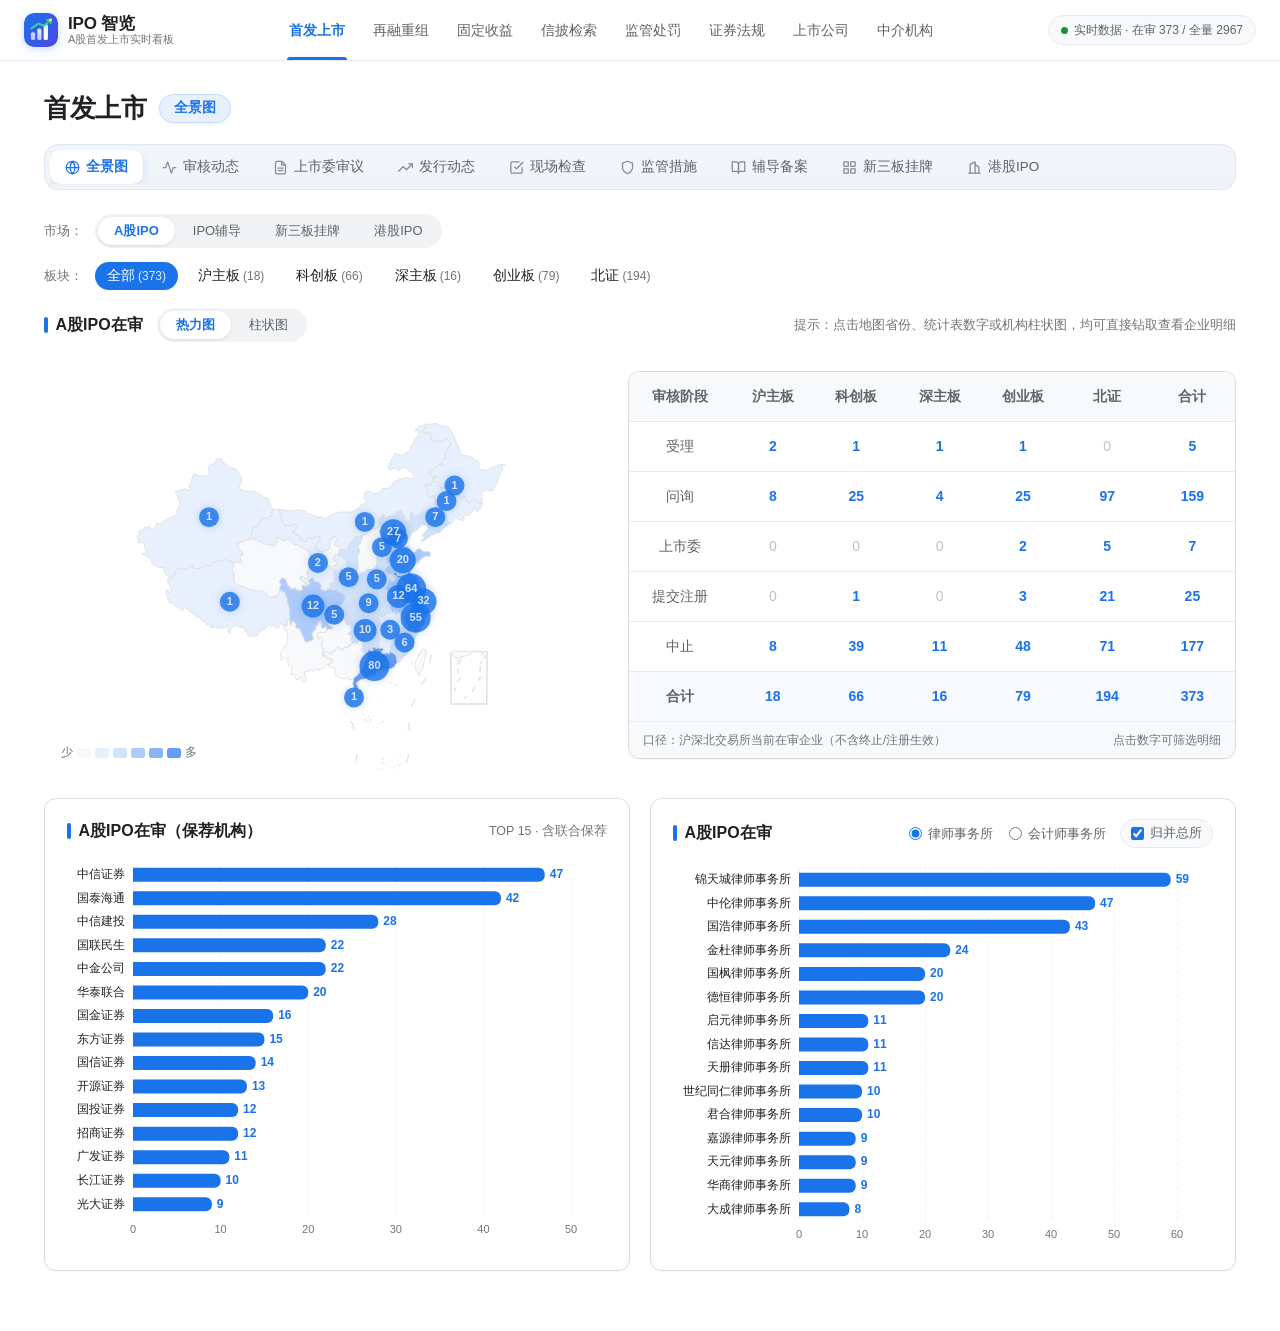
==== index.html @ 8df85313 "perf(overview): split 18KB ipo_active.json, simplify china.json, preload critical assets, and elimin" ====
<!DOCTYPE html>
<html lang="zh-CN">
<head>
  <meta charset="UTF-8" />
  <meta name="viewport" content="width=device-width, initial-scale=1.0" />
  <script>
    (function () {
      var p = window.location.pathname || "/";
      var b = document.createElement("base");
      if (window.location.protocol === "file:") {
        b.href = p.replace(/[^/]*$/, "");
      } else if (p === "/ipoflow" || p.indexOf("/ipoflow/") === 0) {
        b.href = "/ipoflow/";
      } else {
        b.href = "/";
      }
      document.head.appendChild(b);
    })();
  </script>
  <title>IPO 智览 · 首发上市全景看板</title>
  <link rel="icon" type="image/svg+xml" href="./assets/logo.svg" />
  <link rel="stylesheet" href="./assets/styles.css?v=20261127f" />
  <script>
    (function () {
      if (window.location.protocol === "file:") return;
      var p = (window.location.pathname || "/").replace(/^\/ipoflow/, "").replace(/\/+$/, "") || "/";
      if (p === "/" || p === "/index.html" || p === "/ipo-review/kanban") {
        var links = [
          { href: "./data/ipo_active.json", as: "fetch", cors: true },
          { href: "./data/china.json", as: "fetch", cors: true },
          { href: "./assets/vendor/echarts.min.js", as: "script", cors: false }
        ];
        for (var i = 0; i < links.length; i++) {
          var l = document.createElement("link");
          l.rel = "preload";
          l.href = links[i].href;
          l.as = links[i].as;
          if (links[i].cors) l.crossOrigin = "anonymous";
          document.head.appendChild(l);
        }
      }
    })();
  </script>
</head>
<body>
  <!-- 顶部导航栏 -->
  <header class="top-header">
    <div class="top-header-inner">
      <div class="brand-wrap">
        <img class="brand-logo-img" src="./assets/logo.svg" alt="IPO 智览 Logo" />
        <div class="brand-text">
          <span class="brand-title">IPO 智览</span>
          <span class="brand-sub">A股首发上市实时看板</span>
        </div>
      </div>

      <nav class="top-nav" aria-label="主导航">
        <a class="top-nav-item active" href="javascript:void(0)">首发上市</a>
        <a class="top-nav-item" href="javascript:void(0)" title="二期规划">再融重组</a>
        <a class="top-nav-item" href="javascript:void(0)" title="二期规划">固定收益</a>
        <a class="top-nav-item" href="javascript:void(0)" title="二期规划">信披检索</a>
        <a class="top-nav-item" href="javascript:void(0)" title="二期规划">监管处罚</a>
        <a class="top-nav-item" href="javascript:void(0)" title="二期规划">证券法规</a>
        <a class="top-nav-item" href="javascript:void(0)" title="二期规划">上市公司</a>
        <a class="top-nav-item" href="javascript:void(0)" title="二期规划">中介机构</a>
      </nav>

      <div class="header-right">
        <div class="source-pill" title="运行 scripts/fetch_ipo_data.py 可更新为当日官方实时数据">
          <span id="source-dot" class="source-dot"></span>
          <span id="source-text">数据加载中...</span>
        </div>
      </div>
    </div>
  </header>

  <!-- 主内容区 -->
  <main class="main-container">
    <div class="page-title-row">
      <h1 class="page-title">首发上市</h1>
      <span id="active-subtab-pill" class="page-title-pill">全景图</span>
    </div>

    <!-- 二级 Tab 栏（现代化悬浮胶囊导航） -->
    <div class="sub-tabs-shell">
      <div class="sub-tabs" role="tablist">
        <button class="sub-tab active" data-tab="全景图" role="tab">
          <svg width="15" height="15" viewBox="0 0 24 24" fill="none" stroke="currentColor" stroke-width="2" stroke-linecap="round" stroke-linejoin="round"><circle cx="12" cy="12" r="10"/><line x1="2" y1="12" x2="22" y2="12"/><path d="M12 2a15.3 15.3 0 0 1 4 10 15.3 15.3 0 0 1-4 10 15.3 15.3 0 0 1-4-10 15.3 15.3 0 0 1 4-10z"/></svg>
          <span>全景图</span>
        </button>
        <button class="sub-tab" data-tab="审核动态" role="tab">
          <svg width="15" height="15" viewBox="0 0 24 24" fill="none" stroke="currentColor" stroke-width="2" stroke-linecap="round" stroke-linejoin="round"><polyline points="22 12 18 12 15 21 9 3 6 12 2 12"/></svg>
          <span>审核动态</span>
        </button>
        <button class="sub-tab" data-tab="上市委审议" role="tab">
          <svg width="15" height="15" viewBox="0 0 24 24" fill="none" stroke="currentColor" stroke-width="2" stroke-linecap="round" stroke-linejoin="round"><path d="M14 2H6a2 2 0 0 0-2 2v16a2 2 0 0 0 2 2h12a2 2 0 0 0 2-2V8z"/><polyline points="14 2 14 8 20 8"/><line x1="16" y1="13" x2="8" y2="13"/><line x1="16" y1="17" x2="8" y2="17"/></svg>
          <span>上市委审议</span>
        </button>
        <button class="sub-tab" data-tab="发行动态" role="tab">
          <svg width="15" height="15" viewBox="0 0 24 24" fill="none" stroke="currentColor" stroke-width="2" stroke-linecap="round" stroke-linejoin="round"><polyline points="23 6 13.5 15.5 8.5 10.5 1 18"/><polyline points="17 6 23 6 23 12"/></svg>
          <span>发行动态</span>
        </button>
        <button class="sub-tab" data-tab="现场检查" role="tab">
          <svg width="15" height="15" viewBox="0 0 24 24" fill="none" stroke="currentColor" stroke-width="2" stroke-linecap="round" stroke-linejoin="round"><path d="M9 11l3 3L22 4"/><path d="M21 12v7a2 2 0 0 1-2 2H5a2 2 0 0 1-2-2V5a2 2 0 0 1 2-2h11"/></svg>
          <span>现场检查</span>
        </button>
        <button class="sub-tab" data-tab="监管措施" role="tab">
          <svg width="15" height="15" viewBox="0 0 24 24" fill="none" stroke="currentColor" stroke-width="2" stroke-linecap="round" stroke-linejoin="round"><path d="M12 22s8-4 8-10V5l-8-3-8 3v7c0 6 8 10 8 10z"/></svg>
          <span>监管措施</span>
        </button>
        <button class="sub-tab" data-tab="辅导备案" role="tab">
          <svg width="15" height="15" viewBox="0 0 24 24" fill="none" stroke="currentColor" stroke-width="2" stroke-linecap="round" stroke-linejoin="round"><path d="M2 3h6a4 4 0 0 1 4 4v14a3 3 0 0 0-3-3H2z"/><path d="M22 3h-6a4 4 0 0 0-4 4v14a3 3 0 0 1 3-3h7z"/></svg>
          <span>辅导备案</span>
        </button>
        <button class="sub-tab" data-tab="新三板挂牌" role="tab">
          <svg width="15" height="15" viewBox="0 0 24 24" fill="none" stroke="currentColor" stroke-width="2" stroke-linecap="round" stroke-linejoin="round"><rect x="3" y="3" width="7" height="7"/><rect x="14" y="3" width="7" height="7"/><rect x="14" y="14" width="7" height="7"/><rect x="3" y="14" width="7" height="7"/></svg>
          <span>新三板挂牌</span>
        </button>
        <button class="sub-tab" data-tab="港股IPO" role="tab">
          <svg width="15" height="15" viewBox="0 0 24 24" fill="none" stroke="currentColor" stroke-width="2" stroke-linecap="round" stroke-linejoin="round"><path d="M3 21h18"/><path d="M5 21V7l8-4v18"/><path d="M19 21V11l-6-4"/></svg>
          <span>港股IPO</span>
        </button>
      </div>
    </div>

    <!-- 视图 1：全景图 -->
    <section id="view-overview">
      <div class="market-filter-row">
        <span class="market-label">市场：</span>
        <div id="market-switch" class="segmented-group">
          <button class="seg-btn active" data-market="A股IPO">A股IPO</button>
          <button class="seg-btn" data-market="IPO辅导">IPO辅导</button>
          <button class="seg-btn" data-market="新三板挂牌">新三板挂牌</button>
          <button class="seg-btn" data-market="港股IPO">港股IPO</button>
        </div>
      </div>

      <div id="ashare-overview-content">
        <div class="overview-board-row">
          <span class="market-label">板块：</span>
          <div id="overview-board-switch" class="chip-list">
            <button class="chip-btn active" data-val="全部">全部</button>
            <button class="chip-btn" data-val="沪主板">沪主板</button>
            <button class="chip-btn" data-val="科创板">科创板</button>
            <button class="chip-btn" data-val="深主板">深主板</button>
            <button class="chip-btn" data-val="创业板">创业板</button>
            <button class="chip-btn" data-val="北证">北证</button>
          </div>
        </div>

        <div class="section-header">
          <div class="section-title-left">
            <h2 id="overview-date-text" class="section-title">A股IPO在审</h2>
            <div id="map-mode-switch" class="segmented-group">
              <button class="seg-btn active" data-mode="heatmap">热力图</button>
              <button class="seg-btn" data-mode="bar">柱状图</button>
            </div>
          </div>
          <span class="data-hint">提示：点击地图省份、统计表数字或机构柱状图，均可直接钻取查看企业明细</span>
        </div>

        <!-- 上半区：左侧中国地图热力图 + 右侧板块×阶段统计表 -->
        <div class="overview-top-grid">
          <div class="map-panel">
            <div id="map-chart" class="chart-canvas-map"></div>
            <div id="map-fallback-tip" class="map-fallback-tip hidden"></div>
          </div>

          <div class="matrix-card">
            <table class="matrix-table">
              <thead>
                <tr>
                  <th>审核阶段</th>
                  <th class="matrix-board-th" data-board="沪主板" title="点击按沪主板筛选全景图">沪主板</th>
                  <th class="matrix-board-th" data-board="科创板" title="点击按科创板筛选全景图">科创板</th>
                  <th class="matrix-board-th" data-board="深主板" title="点击按深主板筛选全景图">深主板</th>
                  <th class="matrix-board-th" data-board="创业板" title="点击按创业板筛选全景图">创业板</th>
                  <th class="matrix-board-th" data-board="北证" title="点击按北证筛选全景图">北证</th>
                  <th>合计</th>
                </tr>
              </thead>
              <tbody id="matrix-tbody"></tbody>
            </table>
            <div class="matrix-footnote">
              <span>口径：沪深北交易所当前在审企业（不含终止/注册生效）</span>
              <span>点击数字可筛选明细</span>
            </div>
          </div>
        </div>

        <!-- 下半区：保荐机构 + 律所/会所排行 -->
        <div class="overview-bottom-grid">
          <div class="panel-card">
            <div class="panel-card-header">
              <h3 id="overview-sponsor-title" class="section-title">A股IPO在审（保荐机构）</h3>
              <span class="data-hint">TOP 15 · 含联合保荐</span>
            </div>
            <div id="sponsor-chart" class="chart-canvas-rank"></div>
          </div>

          <div class="panel-card">
            <div class="panel-card-header">
              <h3 id="overview-right-org-title" class="section-title">A股IPO在审</h3>
              <div class="header-controls-right">
                <div class="radio-group">
                  <label class="radio-label">
                    <input type="radio" name="rightOrgType" value="law" checked />
                    <span>律师事务所</span>
                  </label>
                  <label class="radio-label">
                    <input type="radio" name="rightOrgType" value="accounting" />
                    <span>会计师事务所</span>
                  </label>
                </div>
                <label class="hq-toggle" title="将各地分所（如上海/杭州/深圳分所）合并至总所统一排名">
                  <input type="checkbox" id="toggle-hq-merge" checked />
                  <span>归并总所</span>
                </label>
              </div>
            </div>
            <div id="right-org-chart" class="chart-canvas-rank"></div>
          </div>
        </div>
      </div>

      <!-- 其他市场占位提示 -->
      <div id="market-placeholder" class="placeholder-card hidden">
        <h3 id="market-placeholder-title">MVP 二期规划</h3>
        <p>MVP 第一版优先聚焦「A股IPO 全景图 + 审核动态」，后续可按相同零成本架构无缝扩展其他市场。</p>
      </div>
    </section>

    <!-- 视图 2：审核动态 -->
    <section id="view-dynamics" class="hidden">
      <div class="filter-minimal">
        <div class="filter-row">
          <span class="filter-label">场所：</span>
          <div id="filter-exchange-chips" class="chip-list">
            <button class="chip-btn active" data-val="全部">全部</button>
            <button class="chip-btn" data-val="上交所">上交所</button>
            <button class="chip-btn" data-val="深交所">深交所</button>
            <button class="chip-btn" data-val="北交所">北交所</button>
          </div>
        </div>

        <div class="filter-row">
          <span class="filter-label">板块：</span>
          <div id="filter-board-chips" class="chip-list">
            <button class="chip-btn active" data-val="全部">全部</button>
            <button class="chip-btn" data-val="沪主板">沪主板</button>
            <button class="chip-btn" data-val="科创板">科创板</button>
            <button class="chip-btn" data-val="深主板">深主板</button>
            <button class="chip-btn" data-val="创业板">创业板</button>
            <button class="chip-btn" data-val="北证">北证</button>
          </div>
        </div>

        <div class="filter-row">
          <span class="filter-label">阶段：</span>
          <div id="filter-stage-chips" class="chip-list">
            <button class="chip-btn active" data-val="全部">全部</button>
            <button class="chip-btn" data-val="在审汇总">仅看在审</button>
            <button class="chip-btn" data-val="受理">受理</button>
            <button class="chip-btn" data-val="问询">问询</button>
            <button class="chip-btn" data-val="上市委">上市委</button>
            <button class="chip-btn" data-val="提交注册">提交注册</button>
            <button class="chip-btn" data-val="注册同意">注册同意</button>
            <button class="chip-btn" data-val="中止">中止</button>
            <button class="chip-btn" data-val="终止">终止</button>
          </div>
        </div>
      </div>

      <!-- 吸顶搜索栏容器（滚动到顶部导航下方时固定吸顶，表格内容从下方平滑滑过） -->
      <div class="sticky-search-shell">
        <div class="search-hero-bar">
          <div class="google-search-wrap">
            <span class="search-icon" aria-hidden="true">
              <svg width="18" height="18" viewBox="0 0 24 24" fill="none" stroke="currentColor" stroke-width="2.2" stroke-linecap="round" stroke-linejoin="round"><circle cx="11" cy="11" r="8"></circle><line x1="21" y1="21" x2="16.65" y2="16.65"></line></svg>
            </span>
            <input
              id="filter-keyword"
              class="google-search-input"
              type="text"
              placeholder="搜索发行人名称、保荐机构、律师事务所、会计师事务所或行业..."
            />
            <button id="btn-clear-search" class="search-clear-btn hidden" type="button" title="清空搜索">×</button>
          </div>

          <button id="btn-toggle-advanced" class="action-btn primary" type="button">
            <svg width="15" height="15" viewBox="0 0 24 24" fill="none" stroke="currentColor" stroke-width="2" stroke-linecap="round" stroke-linejoin="round"><line x1="4" y1="6" x2="20" y2="6"></line><line x1="8" y1="12" x2="16" y2="12"></line><line x1="11" y1="18" x2="13" y2="18"></line></svg>
            <span>高级筛选</span>
          </button>
        </div>

        <!-- 默认折叠的高级筛选抽屉（省份 / 排序 / 重置） -->
        <div id="advanced-drawer" class="advanced-drawer hidden">
          <select id="filter-province" class="select-control" aria-label="按省份筛选"></select>
          <select id="filter-sort" class="select-control" aria-label="排序方式">
            <option value="update_date">按更新日期降序</option>
            <option value="accept_date">按受理日期降序</option>
          </select>
          <button id="btn-reset-filters" class="action-btn sm" type="button">重置全部条件</button>
        </div>
      </div>

      <div class="table-toolbar">
        <span id="dynamics-count">为您找到 0 条相关结果</span>
      </div>

      <div class="table-wrap">
        <table class="data-table">
          <thead>
            <tr>
              <th>序号</th>
              <th>发行人全称 / 行业</th>
              <th>场所</th>
              <th>板块</th>
              <th>审核状态</th>
              <th>注册地</th>
              <th>保荐机构</th>
              <th>律师</th>
              <th>会计师</th>
              <th>更新日期</th>
              <th>受理日期</th>
            </tr>
          </thead>
          <tbody id="dynamics-tbody"></tbody>
        </table>
      </div>

      <div class="pagination-bar">
        <div class="page-size-wrap">
          <span>每页显示</span>
          <select id="filter-page-size" class="select-control page-size-select" aria-label="每页显示条数">
            <option value="10">10 条</option>
            <option value="30" selected>30 条</option>
            <option value="50">50 条</option>
            <option value="100">100 条</option>
          </select>
        </div>
        <div class="pagination">
          <span id="page-info" class="page-info">第 1 / 1 页</span>
          <button id="btn-prev-page" class="action-btn sm">上一页</button>
          <button id="btn-next-page" class="action-btn sm">下一页</button>
        </div>
      </div>
    </section>

    <!-- 视图 3：上市委审议（二期已上线） -->
    <section id="view-committee" class="hidden">
      <div id="committee-kpi-grid" class="kpi-grid"></div>

      <div class="filter-minimal">
        <div class="filter-row">
          <span class="filter-label">板块：</span>
          <div id="cm-board-chips" class="chip-list">
            <button class="chip-btn active" data-val="全部">全部</button>
            <button class="chip-btn" data-val="沪主板">沪主板</button>
            <button class="chip-btn" data-val="科创板">科创板</button>
            <button class="chip-btn" data-val="深主板">深主板</button>
            <button class="chip-btn" data-val="创业板">创业板</button>
            <button class="chip-btn" data-val="北证">北证</button>
          </div>
        </div>
        <div class="filter-row">
          <span class="filter-label">结果：</span>
          <div id="cm-result-chips" class="chip-list">
            <button class="chip-btn active" data-val="全部">全部</button>
            <button class="chip-btn" data-val="上会通过">上会通过</button>
            <button class="chip-btn" data-val="暂缓表决">暂缓表决</button>
            <button class="chip-btn" data-val="未通过">未通过</button>
            <button class="chip-btn" data-val="取消审核">取消审核</button>
            <button class="chip-btn" data-val="待上会">待上会</button>
          </div>
        </div>
        <div class="filter-row">
          <span class="filter-label">年份：</span>
          <div id="cm-year-chips" class="chip-list">
            <button class="chip-btn active" data-val="全部">全部</button>
            <button class="chip-btn" data-val="2026">2026年</button>
            <button class="chip-btn" data-val="2025">2025年</button>
            <button class="chip-btn" data-val="2024">2024年</button>
            <button class="chip-btn" data-val="2023">2023年</button>
          </div>
        </div>
      </div>

      <div class="sticky-search-shell">
        <div class="search-hero-bar">
          <div class="google-search-wrap">
            <span class="search-icon" aria-hidden="true">
              <svg width="18" height="18" viewBox="0 0 24 24" fill="none" stroke="currentColor" stroke-width="2.2" stroke-linecap="round" stroke-linejoin="round"><circle cx="11" cy="11" r="8"></circle><line x1="21" y1="21" x2="16.65" y2="16.65"></line></svg>
            </span>
            <input id="cm-keyword" class="google-search-input" type="text" placeholder="搜索发行人名称、保荐机构或参会委员姓名..." />
            <button id="cm-clear-search" class="search-clear-btn hidden" type="button" title="清空搜索">×</button>
          </div>
          <button id="cm-reset" class="action-btn primary" type="button">重置</button>
        </div>
      </div>

      <div class="table-toolbar">
        <span id="cm-count">为您找到 0 条审议记录</span>
      </div>

      <div class="table-wrap">
        <table class="data-table">
          <thead>
            <tr>
              <th>序号</th>
              <th>发行人全称</th>
              <th>板块</th>
              <th>上会日期</th>
              <th>审议结果</th>
              <th>拟融资(亿元)</th>
              <th>发行比例</th>
              <th>保荐机构</th>
              <th>参会委员</th>
              <th>上市日期</th>
            </tr>
          </thead>
          <tbody id="cm-tbody"></tbody>
        </table>
      </div>

      <div class="pagination-bar">
        <div class="page-size-wrap">
          <span>每页显示</span>
          <select id="cm-page-size" class="select-control page-size-select" aria-label="每页显示条数">
            <option value="10">10 条</option>
            <option value="30" selected>30 条</option>
            <option value="50">50 条</option>
            <option value="100">100 条</option>
          </select>
        </div>
        <div class="pagination">
          <span id="cm-page-info" class="page-info">第 1 / 1 页</span>
          <button id="cm-prev-page" class="action-btn sm">上一页</button>
          <button id="cm-next-page" class="action-btn sm">下一页</button>
        </div>
      </div>
    </section>

    <!-- 视图 4：发行动态（二期已上线） -->
    <section id="view-issuance" class="hidden">
      <div id="issuance-kpi-grid" class="kpi-grid"></div>

      <div class="filter-minimal">
        <div class="filter-row">
          <span class="filter-label">板块：</span>
          <div id="iss-board-chips" class="chip-list">
            <button class="chip-btn active" data-val="全部">全部</button>
            <button class="chip-btn" data-val="沪主板">沪主板</button>
            <button class="chip-btn" data-val="科创板">科创板</button>
            <button class="chip-btn" data-val="深主板">深主板</button>
            <button class="chip-btn" data-val="创业板">创业板</button>
            <button class="chip-btn" data-val="北证">北证</button>
          </div>
        </div>
        <div class="filter-row">
          <span class="filter-label">状态：</span>
          <div id="iss-status-chips" class="chip-list">
            <button class="chip-btn active" data-val="全部">全部</button>
            <button class="chip-btn" data-val="待申购">待申购</button>
            <button class="chip-btn" data-val="申购中">申购中</button>
            <button class="chip-btn" data-val="待上市">待上市</button>
            <button class="chip-btn" data-val="已上市">已上市</button>
          </div>
        </div>
        <div class="filter-row">
          <span class="filter-label">年份：</span>
          <div id="iss-year-chips" class="chip-list">
            <button class="chip-btn active" data-val="全部">全部</button>
            <button class="chip-btn" data-val="2026">2026年</button>
            <button class="chip-btn" data-val="2025">2025年</button>
            <button class="chip-btn" data-val="2024">2024年</button>
            <button class="chip-btn" data-val="2023">2023年</button>
          </div>
        </div>
      </div>

      <div class="sticky-search-shell">
        <div class="search-hero-bar">
          <div class="google-search-wrap">
            <span class="search-icon" aria-hidden="true">
              <svg width="18" height="18" viewBox="0 0 24 24" fill="none" stroke="currentColor" stroke-width="2.2" stroke-linecap="round" stroke-linejoin="round"><circle cx="11" cy="11" r="8"></circle><line x1="21" y1="21" x2="16.65" y2="16.65"></line></svg>
            </span>
            <input id="iss-keyword" class="google-search-input" type="text" placeholder="搜索股票代码、简称、公司全称、主承销商或行业..." />
            <button id="iss-clear-search" class="search-clear-btn hidden" type="button" title="清空搜索">×</button>
          </div>
          <button id="iss-reset" class="action-btn primary" type="button">重置</button>
        </div>
      </div>

      <div class="table-toolbar">
        <span id="iss-count">为您找到 0 条新股发行记录</span>
      </div>

      <div class="table-wrap">
        <table class="data-table">
          <thead>
            <tr>
              <th>序号</th>
              <th>代码 / 简称 / 全称</th>
              <th>板块</th>
              <th>发行状态</th>
              <th>申购日期</th>
              <th>上市日期</th>
              <th>发行价(元)</th>
              <th>发行PE / 行业PE</th>
              <th>网上中签率</th>
              <th>募资(亿元)</th>
              <th>首日涨跌幅</th>
              <th>主承销商</th>
            </tr>
          </thead>
          <tbody id="iss-tbody"></tbody>
        </table>
      </div>

      <div class="pagination-bar">
        <div class="page-size-wrap">
          <span>每页显示</span>
          <select id="iss-page-size" class="select-control page-size-select" aria-label="每页显示条数">
            <option value="10">10 条</option>
            <option value="30" selected>30 条</option>
            <option value="50">50 条</option>
            <option value="100">100 条</option>
          </select>
        </div>
        <div class="pagination">
          <span id="iss-page-info" class="page-info">第 1 / 1 页</span>
          <button id="iss-prev-page" class="action-btn sm">上一页</button>
          <button id="iss-next-page" class="action-btn sm">下一页</button>
        </div>
      </div>
    </section>

    <!-- 视图 5：项目详情页（方案 B 实时透传） -->
    <section id="view-detail" class="detail-view hidden">
      <div class="detail-banner">
        <div class="detail-banner-inner">
          <div class="detail-banner-left">
            <button id="btn-back-list" class="back-btn">← 返回列表</button>
            <h2 id="detail-company-name" class="detail-company-name">项目详情</h2>
            <span id="detail-exchange-badge" class="detail-badge"></span>
            <span id="detail-board-badge" class="detail-badge"></span>
          </div>
          <div id="detail-live-pill" class="live-status-pill">
            <span id="detail-live-dot" class="source-dot"></span>
            <span id="detail-live-text">正在实时透传交易所详情...</span>
          </div>
        </div>
      </div>

      <!-- 5 节点绿色审核进度时间轴 -->
      <div class="timeline-strip">
        <div id="detail-timeline" class="timeline-inner"></div>
      </div>

      <div class="detail-body">
        <div id="detail-fallback-notice" class="detail-notice hidden"></div>

        <div class="detail-tabs">
          <button class="detail-tab active" data-dtab="info">项目信息</button>
          <button class="detail-tab" data-dtab="docs">信披文件<span id="detail-docs-count"></span></button>
          <button class="detail-tab" data-dtab="fundamental">企业基本面</button>
          <button class="detail-tab" data-dtab="issue">发行动态</button>
        </div>

        <!-- 详情 Tab 1：项目信息 -->
        <div id="dtab-info">
          <div class="detail-card">
            <div class="detail-card-title">（一）基本信息</div>
            <div id="detail-info-grid" class="info-grid"></div>
          </div>

          <div class="detail-card">
            <div class="detail-card-title">（二）最新审核信息披露文件（实时透传）</div>
            <div id="detail-docs-preview" class="doc-list"></div>
          </div>
        </div>

        <!-- 详情 Tab 2：全部信披文件 -->
        <div id="dtab-docs" class="hidden">
          <div class="detail-card">
            <div class="detail-card-title">全部信息披露与问询回复文件</div>
            <div id="detail-docs-full" class="doc-list"></div>
          </div>
        </div>

        <!-- 详情 Tab 3：发行动态（二期已点亮） -->
        <div id="dtab-issue" class="hidden">
          <div class="detail-card">
            <div class="detail-card-title">新股发行与上市表现</div>
            <div id="detail-issue-content"></div>
          </div>
        </div>

        <!-- 详情 Tab 4：二期/三期规划 -->
        <div id="dtab-future" class="hidden">
          <div class="detail-card">
            <div class="placeholder-card" style="margin:0;border:none;background:transparent;padding:24px 0;">
              <h3 id="dtab-future-title">三期规划模块</h3>
              <p id="dtab-future-desc"></p>
            </div>
          </div>
        </div>
      </div>
    </section>

    <!-- 视图 6：辅导备案（直连中国证监会全国 36 证监局公示系统 · 概览页） -->
    <section id="view-tutoring" class="hidden">
      <div class="filter-minimal">
        <div class="filter-row">
          <span class="filter-label">场所：</span>
          <div id="tut-board-chips" class="chip-list">
            <button class="chip-btn active" data-val="全部">全部</button>
            <button class="chip-btn" data-val="沪深">沪深</button>
            <button class="chip-btn" data-val="北证">北证</button>
          </div>
        </div>
        <div class="filter-row">
          <span class="filter-label">阶段：</span>
          <div id="tut-stage-chips" class="chip-list" style="align-items:center;">
            <button class="chip-btn active" data-val="全部">全部</button>
            <button class="chip-btn" data-val="辅导备案">辅导备案</button>
            <button class="chip-btn" data-val="辅导中期">辅导中期</button>
            <button class="chip-btn" data-val="辅导验收">辅导验收</button>
            <span class="filter-vsep" aria-hidden="true"></span>
            <button class="chip-btn" data-val="未受理">未受理</button>
            <button class="chip-btn" data-val="已受理">已受理</button>
            <button class="chip-btn" data-val="撤回后重新报辅导">撤回后重新报辅导</button>
            <button class="chip-btn" data-val="辅导终止">辅导终止</button>
          </div>
        </div>
        <div class="filter-row tut-bureau-row">
          <span class="filter-label">证监局：</span>
          <div class="tut-bureau-wrap">
            <div id="tut-bureau-chips" class="chip-list" style="align-items:center;"></div>
            <div id="tut-bureau-more" class="chip-list tut-bureau-more hidden"></div>
          </div>
        </div>
      </div>

      <div class="sticky-search-shell">
        <div class="search-hero-bar">
          <div class="google-search-wrap">
            <span class="search-icon" aria-hidden="true">
              <svg width="18" height="18" viewBox="0 0 24 24" fill="none" stroke="currentColor" stroke-width="2.2" stroke-linecap="round" stroke-linejoin="round"><circle cx="11" cy="11" r="8"></circle><line x1="21" y1="21" x2="16.65" y2="16.65"></line></svg>
            </span>
            <input id="tut-keyword" class="google-search-input" type="text" placeholder="查询企业名称、证监局、辅导券商、律师事务所、会计师事务所等" />
            <button id="tut-clear-search" class="search-clear-btn hidden" type="button" title="清空搜索">×</button>
          </div>
          <button id="tut-reset" class="action-btn primary" type="button">重置</button>
        </div>
      </div>

      <div class="table-toolbar">
        <span id="tut-count">为您找到 0 条相关结果</span>
      </div>

      <div class="table-wrap">
        <table class="data-table">
          <thead>
            <tr>
              <th>序号</th>
              <th>企业全称</th>
              <th>申报板块</th>
              <th>辅导状态</th>
              <th>辅导券商</th>
              <th>律师事务所</th>
              <th>会计师事务所</th>
              <th>证监局</th>
              <th>更新日期</th>
              <th>备案日期</th>
            </tr>
          </thead>
          <tbody id="tut-tbody"></tbody>
        </table>
      </div>

      <div class="pagination-bar">
        <div class="page-size-wrap">
          <span>每页显示</span>
          <select id="tut-page-size" class="select-control page-size-select" aria-label="每页显示条数">
            <option value="10">10 条</option>
            <option value="30" selected>30 条</option>
            <option value="50">50 条</option>
            <option value="100">100 条</option>
          </select>
        </div>
        <div class="pagination">
          <span id="tut-page-info" class="page-info">第 1 / 1 页</span>
          <button id="tut-prev-page" class="action-btn sm">上一页</button>
          <button id="tut-next-page" class="action-btn sm">下一页</button>
        </div>
      </div>
    </section>

    <!-- 视图 6B：辅导备案详情页（图 2 & 图 3 结构，信息源自辅导备案报告） -->
    <section id="view-tutoring-detail" class="detail-view hidden">
      <div class="detail-banner">
        <div class="detail-banner-inner">
          <div class="detail-banner-left">
            <button id="btn-tut-back" class="back-btn" type="button">← 返回列表</button>
            <h2 id="tut-detail-company" class="detail-company-name">辅导企业详情</h2>
            <span class="detail-badge">IPO辅导备案</span>
            <span id="tut-detail-board-badge" class="detail-badge">沪深</span>
            <span id="tut-detail-stage-badge" class="detail-badge detail-badge-stage">尚未验收</span>
            <span id="tut-detail-retutor-badge" class="detail-badge detail-badge-retutor hidden">撤回后重新报辅导</span>
          </div>
          <div class="live-status-pill">
            <span id="tut-detail-dot" class="source-dot"></span>
            <span id="tut-detail-source-text">证监会辅导公示直连</span>
          </div>
        </div>
      </div>

      <!-- 3 节点绿色进度条：辅导备案 → 辅导中期 → 辅导验收 -->
      <div class="timeline-strip">
        <div id="tut-detail-timeline" class="timeline-inner tut-timeline-inner"></div>
      </div>

      <div class="detail-body">
        <div id="tut-detail-notice" class="detail-notice hidden"></div>

        <div class="detail-card">
          <div class="detail-card-title">（一）基本信息</div>
          <div id="tut-detail-info-grid" class="info-grid"></div>
        </div>

        <div class="detail-card">
          <div class="detail-card-title">（二）信息披露</div>
          <div id="tut-detail-docs-wrap"></div>
        </div>
      </div>
    </section>

    <!-- 视图 7：新三板挂牌（二期第2周已上线） -->
    <section id="view-neeq" class="hidden">
      <div id="neeq-kpi-grid" class="kpi-grid"></div>

      <div class="filter-minimal">
        <div class="filter-row">
          <span class="filter-label">分层：</span>
          <div id="neeq-tier-chips" class="chip-list">
            <button class="chip-btn active" data-val="全部">全部</button>
            <button class="chip-btn" data-val="创新层">创新层</button>
            <button class="chip-btn" data-val="基础层">基础层</button>
          </div>
        </div>
        <div class="filter-row">
          <span class="filter-label">交易：</span>
          <div id="neeq-trade-chips" class="chip-list">
            <button class="chip-btn active" data-val="全部">全部</button>
            <button class="chip-btn" data-val="集合竞价">集合竞价</button>
            <button class="chip-btn" data-val="做市">做市</button>
          </div>
        </div>
        <div class="filter-row">
          <span class="filter-label">年份：</span>
          <div id="neeq-year-chips" class="chip-list">
            <button class="chip-btn active" data-val="全部">全部</button>
            <button class="chip-btn" data-val="2026">2026年</button>
            <button class="chip-btn" data-val="2025">2025年</button>
            <button class="chip-btn" data-val="2024">2024年</button>
            <button class="chip-btn" data-val="2023">2023年</button>
          </div>
        </div>
      </div>

      <div class="sticky-search-shell">
        <div class="search-hero-bar">
          <div class="google-search-wrap">
            <span class="search-icon" aria-hidden="true">
              <svg width="18" height="18" viewBox="0 0 24 24" fill="none" stroke="currentColor" stroke-width="2.2" stroke-linecap="round" stroke-linejoin="round"><circle cx="11" cy="11" r="8"></circle><line x1="21" y1="21" x2="16.65" y2="16.65"></line></svg>
            </span>
            <input id="neeq-keyword" class="google-search-input" type="text" placeholder="搜索证券代码、公司简称、主办券商、行业或省份..." />
            <button id="neeq-clear-search" class="search-clear-btn hidden" type="button" title="清空搜索">×</button>
          </div>
          <button id="neeq-reset" class="action-btn primary" type="button">重置</button>
        </div>
      </div>

      <div class="table-toolbar">
        <span id="neeq-count">为您找到 0 家新三板挂牌企业</span>
      </div>

      <div class="table-wrap">
        <table class="data-table">
          <thead>
            <tr>
              <th>序号</th>
              <th>代码 / 简称</th>
              <th>市场分层</th>
              <th>挂牌日期</th>
              <th>所属地区</th>
              <th>所属行业</th>
              <th>主办券商</th>
              <th>交易方式</th>
              <th>总股本(万股)</th>
              <th>每股收益(元)</th>
            </tr>
          </thead>
          <tbody id="neeq-tbody"></tbody>
        </table>
      </div>

      <div class="pagination-bar">
        <div class="page-size-wrap">
          <span>每页显示</span>
          <select id="neeq-page-size" class="select-control page-size-select" aria-label="每页显示条数">
            <option value="10">10 条</option>
            <option value="30" selected>30 条</option>
            <option value="50">50 条</option>
            <option value="100">100 条</option>
          </select>
        </div>
        <div class="pagination">
          <span id="neeq-page-info" class="page-info">第 1 / 1 页</span>
          <button id="neeq-prev-page" class="action-btn sm">上一页</button>
          <button id="neeq-next-page" class="action-btn sm">下一页</button>
        </div>
      </div>
    </section>

    <!-- 视图 8A：现场检查（三期） -->
    <section id="view-inspection" class="hidden">
      <div id="insp-kpi-grid" class="kpi-grid"></div>

      <div class="filter-minimal">
        <div class="filter-row">
          <span class="filter-label">抽签年份：</span>
          <div id="insp-year-chips" class="chip-list">
            <button class="chip-btn active" data-val="全部">全部</button>
            <button class="chip-btn" data-val="2026">2026年</button>
            <button class="chip-btn" data-val="2025">2025年</button>
            <button class="chip-btn" data-val="2024">2024年</button>
            <button class="chip-btn" data-val="2023">2023年</button>
            <button class="chip-btn" data-val="2022">2022年</button>
          </div>
        </div>
        <div class="filter-row">
          <span class="filter-label">抽签板块：</span>
          <div id="insp-board-chips" class="chip-list">
            <button class="chip-btn active" data-val="全部">全部</button>
            <button class="chip-btn" data-val="主板">主板</button>
            <button class="chip-btn" data-val="科创板">科创板</button>
            <button class="chip-btn" data-val="创业板">创业板</button>
            <button class="chip-btn" data-val="北证">北证</button>
          </div>
        </div>
        <div class="filter-row">
          <span class="filter-label">审核状态：</span>
          <div id="insp-stage-chips" class="chip-list">
            <button class="chip-btn active" data-val="全部">全部</button>
            <button class="chip-btn" data-val="受理">受理</button>
            <button class="chip-btn" data-val="问询">问询</button>
            <button class="chip-btn" data-val="上市委">上市委</button>
            <button class="chip-btn" data-val="提交注册">提交注册</button>
            <button class="chip-btn" data-val="注册同意">注册同意</button>
            <button class="chip-btn" data-val="中止">中止</button>
            <button class="chip-btn" data-val="终止">终止</button>
          </div>
        </div>
        <div class="filter-row">
          <span class="filter-label">抽签批次：</span>
          <div id="insp-batch-chips" class="chip-list">
            <button class="chip-btn active" data-val="全部">全部</button>
            <button class="chip-btn" data-val="第1批">第1批</button>
            <button class="chip-btn" data-val="第2批">第2批</button>
            <button class="chip-btn" data-val="第3批">第3批</button>
            <button class="chip-btn" data-val="第4批">第4批</button>
            <button class="chip-btn" data-val="第5批">第5批</button>
          </div>
        </div>
      </div>

      <div class="sticky-search-shell">
        <div class="search-hero-bar">
          <div class="google-search-wrap">
            <span class="search-icon" aria-hidden="true">
              <svg width="18" height="18" viewBox="0 0 24 24" fill="none" stroke="currentColor" stroke-width="2.2" stroke-linecap="round" stroke-linejoin="round"><circle cx="11" cy="11" r="8"></circle><line x1="21" y1="21" x2="16.65" y2="16.65"></line></svg>
            </span>
            <input id="insp-keyword" class="google-search-input" type="text" placeholder="搜索抽中企业名称、保荐机构、抽签批次..." />
            <button id="insp-clear-search" class="search-clear-btn hidden" type="button" title="清空搜索">×</button>
          </div>
          <button id="insp-reset" class="action-btn primary" type="button">重置</button>
        </div>
      </div>

      <div class="table-toolbar">
        <span id="insp-count">为您找到 0 条现场检查抽查记录</span>
      </div>

      <div class="table-wrap">
        <table class="data-table">
          <thead>
            <tr>
              <th>序号</th>
              <th>抽签日期</th>
              <th>抽中企业</th>
              <th>抽签批次</th>
              <th>抽签比例</th>
              <th>审核状态</th>
              <th>交易所</th>
              <th>申报板块</th>
              <th>保荐机构</th>
              <th>受理时间</th>
            </tr>
          </thead>
          <tbody id="insp-tbody"></tbody>
        </table>
      </div>

      <div class="pagination-bar">
        <div class="page-size-wrap">
          <span>每页显示</span>
          <select id="insp-page-size" class="select-control page-size-select" aria-label="每页显示条数">
            <option value="10">10 条</option>
            <option value="30" selected>30 条</option>
            <option value="50">50 条</option>
            <option value="100">100 条</option>
          </select>
        </div>
        <div class="pagination">
          <span id="insp-page-info" class="page-info">第 1 / 1 页</span>
          <button id="insp-prev-page" class="action-btn sm">上一页</button>
          <button id="insp-next-page" class="action-btn sm">下一页</button>
        </div>
      </div>
    </section>

    <!-- 视图 8B：监管措施（三期） -->
    <section id="view-regulatory" class="hidden">
      <div id="reg-kpi-grid" class="kpi-grid"></div>

      <div class="filter-minimal">
        <div class="filter-row">
          <span class="filter-label">处罚年份：</span>
          <div id="reg-year-chips" class="chip-list">
            <button class="chip-btn active" data-val="全部">全部</button>
            <button class="chip-btn" data-val="2026">2026年</button>
            <button class="chip-btn" data-val="2025">2025年</button>
            <button class="chip-btn" data-val="2024">2024年</button>
            <button class="chip-btn" data-val="2023">2023年</button>
            <button class="chip-btn" data-val="older">2022及以前</button>
          </div>
        </div>
        <div class="filter-row">
          <span class="filter-label">监管机构：</span>
          <div id="reg-org-chips" class="chip-list">
            <button class="chip-btn active" data-val="全部">全部</button>
            <button class="chip-btn" data-val="证监会">证监会</button>
            <button class="chip-btn" data-val="上交所">上交所</button>
            <button class="chip-btn" data-val="深交所">深交所</button>
            <button class="chip-btn" data-val="北交所">北交所</button>
          </div>
        </div>
        <div class="filter-row">
          <span class="filter-label">审核状态：</span>
          <div id="reg-stage-chips" class="chip-list">
            <button class="chip-btn active" data-val="全部">全部</button>
            <button class="chip-btn" data-val="受理">受理</button>
            <button class="chip-btn" data-val="问询">问询</button>
            <button class="chip-btn" data-val="上市委">上市委</button>
            <button class="chip-btn" data-val="提交注册">提交注册</button>
            <button class="chip-btn" data-val="注册同意">注册同意</button>
            <button class="chip-btn" data-val="中止">中止</button>
            <button class="chip-btn" data-val="终止">终止</button>
          </div>
        </div>
        <div class="filter-row">
          <span class="filter-label">处罚类别：</span>
          <div id="reg-cat-chips" class="chip-list">
            <button class="chip-btn active" data-val="全部">全部</button>
            <button class="chip-btn" data-val="纪律处分">纪律处分</button>
            <button class="chip-btn" data-val="监管措施">监管措施</button>
            <button class="chip-btn" data-val="行政监管">行政监管</button>
          </div>
        </div>
      </div>

      <div class="sticky-search-shell">
        <div class="search-hero-bar">
          <div class="google-search-wrap">
            <span class="search-icon" aria-hidden="true">
              <svg width="18" height="18" viewBox="0 0 24 24" fill="none" stroke="currentColor" stroke-width="2.2" stroke-linecap="round" stroke-linejoin="round"><circle cx="11" cy="11" r="8"></circle><line x1="21" y1="21" x2="16.65" y2="16.65"></line></svg>
            </span>
            <input id="reg-keyword" class="google-search-input" type="text" placeholder="查询IPO项目、处罚对象、监管文书标题..." />
            <button id="reg-clear-search" class="search-clear-btn hidden" type="button" title="清空搜索">×</button>
          </div>
          <button id="reg-reset" class="action-btn primary" type="button">重置</button>
        </div>
      </div>

      <div class="table-toolbar">
        <span id="reg-count">为您找到 0 条监管措施记录</span>
      </div>

      <div class="table-wrap">
        <table class="data-table">
          <thead>
            <tr>
              <th>序号</th>
              <th>处罚对象</th>
              <th>涉及IPO项目</th>
              <th>审核状态</th>
              <th>监管机构</th>
              <th>处罚类别</th>
              <th>公告日期</th>
            </tr>
          </thead>
          <tbody id="reg-tbody"></tbody>
        </table>
      </div>

      <div class="pagination-bar">
        <div class="page-size-wrap">
          <span>每页显示</span>
          <select id="reg-page-size" class="select-control page-size-select" aria-label="每页显示条数">
            <option value="10">10 条</option>
            <option value="30" selected>30 条</option>
            <option value="50">50 条</option>
            <option value="100">100 条</option>
          </select>
        </div>
        <div class="pagination">
          <span id="reg-page-info" class="page-info">第 1 / 1 页</span>
          <button id="reg-prev-page" class="action-btn sm">上一页</button>
          <button id="reg-next-page" class="action-btn sm">下一页</button>
        </div>
      </div>
    </section>

    <!-- 视图 8：后续规划占位页 -->
    <section id="view-placeholder" class="hidden">
      <div class="placeholder-card">
        <h3 id="placeholder-title">后续规划模块</h3>
        <p id="placeholder-desc"></p>
        <div id="placeholder-source" class="placeholder-meta"></div>
      </div>
    </section>
  </main>

  <!-- 主应用逻辑（按路由按需懒加载 JSON 数据与 ECharts，加速首屏） -->
  <script defer src="./assets/app.js?v=20261127f"></script>
</body>
</html>
---- assets/styles.css ----
:root {
  /* Google Material Design 3 蓝白主题 */
  --g-blue: #1a73e8;
  --g-blue-hover: #1557b0;
  --g-blue-soft: #e8f0fe;
  --g-blue-tint: #f8faff;
  --g-green: #1e8e3e;
  --g-green-soft: #e6f4ea;
  --g-red: #d93025;
  --g-red-soft: #fce8e6;
  --g-yellow: #b06000;
  --g-yellow-soft: #fef7e0;

  --text-primary: #202124;
  --text-secondary: #5f6368;
  --text-muted: #70757a;
  --border-light: #e8eaed;
  --border-medium: #dadce0;
  --surface-page: #ffffff;
  --surface-subtle: #f8f9fa;
  --radius-lg: 16px;
  --radius-md: 12px;
  --radius-sm: 8px;
  --radius-pill: 999px;
  --shadow-search: 0 1px 6px rgba(32, 33, 36, 0.12);
  --shadow-search-hover: 0 2px 10px rgba(32, 33, 36, 0.16);
}

* {
  box-sizing: border-box;
  margin: 0;
  padding: 0;
}

body {
  font-family: "Google Sans", "Roboto", -apple-system, BlinkMacSystemFont, "PingFang SC", "Hiragino Sans GB", "Microsoft YaHei", Arial, sans-serif;
  background-color: var(--surface-page);
  color: var(--text-primary);
  font-size: 14px;
  line-height: 1.5;
  -webkit-font-smoothing: antialiased;
}

/* ==================== 顶部极简 Google 导航栏 ==================== */
.top-header {
  background: rgba(255, 255, 255, 0.96);
  backdrop-filter: blur(8px);
  border-bottom: 1px solid var(--border-light);
  position: sticky;
  top: 0;
  z-index: 100;
}

.top-header-inner {
  max-width: 1280px;
  margin: 0 auto;
  padding: 0 24px;
  height: 60px;
  display: flex;
  align-items: center;
  justify-content: space-between;
  gap: 24px;
}

.brand-wrap {
  display: flex;
  align-items: center;
  gap: 10px;
  flex-shrink: 0;
}

.brand-logo-img {
  width: 34px;
  height: 34px;
  border-radius: 10px;
  display: block;
  box-shadow: 0 2px 8px rgba(26, 115, 232, 0.25);
  transition: transform 0.2s ease;
}

.brand-wrap:hover .brand-logo-img {
  transform: translateY(-1px) scale(1.03);
}

.brand-text {
  display: flex;
  flex-direction: column;
  line-height: 1.15;
}

.brand-title {
  font-size: 17px;
  font-weight: 600;
  color: var(--text-primary);
  letter-spacing: -0.2px;
}

.brand-sub {
  font-size: 11px;
  color: var(--text-muted);
}

.top-nav {
  display: flex;
  align-items: center;
  gap: 24px;
  overflow-x: auto;
  scrollbar-width: none;
}

.top-nav::-webkit-scrollbar {
  display: none;
}

.top-nav-item {
  font-size: 14px;
  color: var(--text-secondary);
  text-decoration: none;
  white-space: nowrap;
  padding: 19px 2px;
  position: relative;
  cursor: pointer;
  font-weight: 500;
  transition: color 0.15s;
}

.top-nav-item:hover {
  color: var(--text-primary);
}

.top-nav-item.active {
  color: var(--g-blue);
  font-weight: 600;
}

.top-nav-item.active::after {
  content: "";
  position: absolute;
  left: 0;
  right: 0;
  bottom: 0;
  height: 3px;
  background: var(--g-blue);
  border-radius: 3px 3px 0 0;
}

.badge-new {
  display: inline-block;
  font-size: 10px;
  background: var(--g-blue-soft);
  color: var(--g-blue);
  padding: 1px 5px;
  border-radius: 4px;
  margin-left: 4px;
  vertical-align: 1px;
  font-weight: 600;
}

.header-right {
  display: flex;
  align-items: center;
  gap: 10px;
  flex-shrink: 0;
}

.source-pill {
  font-size: 12px;
  padding: 5px 12px;
  border-radius: var(--radius-pill);
  background: var(--surface-subtle);
  border: 1px solid var(--border-light);
  color: var(--text-secondary);
  display: flex;
  align-items: center;
  gap: 6px;
}

.source-dot {
  width: 7px;
  height: 7px;
  border-radius: 50%;
  background: var(--g-green);
}

.source-dot.demo {
  background: #f9ab00;
}

/* ==================== 主体容器与二级 Tab ==================== */
.main-container {
  max-width: 1240px;
  margin: 0 auto;
  padding: 28px 24px 60px;
}

.page-title-row {
  display: flex;
  align-items: center;
  justify-content: flex-start;
  margin-bottom: 16px;
  flex-wrap: wrap;
  gap: 12px;
}

.page-title {
  font-size: 26px;
  font-weight: 600;
  color: var(--text-primary);
  letter-spacing: -0.3px;
}

.page-title-pill {
  display: inline-flex;
  align-items: center;
  padding: 4px 14px;
  border-radius: var(--radius-pill);
  background: var(--g-blue-soft);
  border: 1px solid #c6dafc;
  color: var(--g-blue);
  font-size: 13.5px;
  font-weight: 600;
  line-height: 1.4;
  letter-spacing: 0.2px;
  box-shadow: 0 1px 2px rgba(26, 115, 232, 0.08);
}

.data-hint {
  font-size: 12.5px;
  color: var(--text-muted);
}

.sub-tabs-shell {
  background: linear-gradient(180deg, #f3f6fc 0%, #eef3fb 100%);
  border: 1px solid #e1e8f5;
  border-radius: 14px;
  padding: 5px;
  margin-bottom: 24px;
  box-shadow: inset 0 1px 2px rgba(26, 115, 232, 0.04);
}

.sub-tabs {
  display: flex;
  align-items: center;
  gap: 4px;
  overflow-x: auto;
  scrollbar-width: none;
}

.sub-tabs::-webkit-scrollbar {
  display: none;
}

.sub-tab {
  padding: 8px 15px;
  font-size: 13.5px;
  font-weight: 500;
  color: var(--text-secondary);
  cursor: pointer;
  position: relative;
  white-space: nowrap;
  border: none;
  background: transparent;
  border-radius: 10px;
  font-family: inherit;
  display: inline-flex;
  align-items: center;
  gap: 6px;
  transition: all 0.2s cubic-bezier(0.2, 0, 0, 1);
}

.sub-tab svg {
  opacity: 0.72;
  transition: transform 0.2s, opacity 0.2s;
}

.sub-tab:hover {
  color: var(--g-blue);
  background: rgba(255, 255, 255, 0.65);
}

.sub-tab:hover svg {
  opacity: 1;
}

.sub-tab.active {
  color: var(--g-blue);
  font-weight: 600;
  background: #ffffff;
  box-shadow: 0 2px 8px rgba(26, 115, 232, 0.14), 0 1px 2px rgba(15, 23, 42, 0.05);
}

.sub-tab.active svg {
  opacity: 1;
  color: var(--g-blue);
}

.mobile-filter-toggle {
  display: none;
}

/* ==================== 全景图 ==================== */
.market-filter-row {
  display: flex;
  align-items: center;
  gap: 12px;
  margin-bottom: 14px;
  flex-wrap: wrap;
}

.overview-board-row {
  display: flex;
  align-items: center;
  gap: 12px;
  margin-bottom: 18px;
  flex-wrap: wrap;
}

.market-label {
  font-size: 13px;
  color: var(--text-muted);
}

.segmented-group {
  display: inline-flex;
  background: #f1f3f4;
  padding: 3px;
  border-radius: var(--radius-pill);
  gap: 2px;
}

.seg-btn {
  border: none;
  background: transparent;
  color: var(--text-secondary);
  font-size: 13px;
  font-weight: 500;
  padding: 5px 16px;
  border-radius: var(--radius-pill);
  cursor: pointer;
  font-family: inherit;
  transition: all 0.15s;
}

.seg-btn:hover {
  color: var(--text-primary);
}

.seg-btn.active {
  background: #fff;
  color: var(--g-blue);
  font-weight: 600;
  box-shadow: 0 1px 3px rgba(32, 33, 36, 0.12);
}

.section-header {
  display: flex;
  align-items: center;
  justify-content: space-between;
  margin-bottom: 18px;
  flex-wrap: wrap;
  gap: 12px;
}

.section-title-left {
  display: flex;
  align-items: center;
  gap: 14px;
  flex-wrap: wrap;
}

.section-title {
  font-size: 16px;
  font-weight: 600;
  color: var(--text-primary);
  display: flex;
  align-items: center;
  gap: 8px;
}

.section-title::before {
  content: "";
  display: inline-block;
  width: 3.5px;
  height: 16px;
  background: var(--g-blue);
  border-radius: 2px;
}

.overview-top-grid {
  display: grid;
  grid-template-columns: 1.05fr 1.15fr;
  gap: 28px;
  align-items: center;
  margin-bottom: 28px;
}

.map-panel {
  position: relative;
  min-height: 410px;
  display: flex;
  flex-direction: column;
}

.chart-canvas-map {
  width: 100%;
  height: 410px;
}

.map-fallback-tip {
  position: absolute;
  top: 8px;
  right: 8px;
  font-size: 12px;
  color: var(--text-muted);
  background: rgba(255, 255, 255, 0.92);
  padding: 3px 10px;
  border-radius: var(--radius-pill);
  border: 1px solid var(--border-light);
}

/* 统计矩阵表格（Google 清爽卡片） */
.matrix-card {
  background: #fff;
  border: 1px solid var(--border-medium);
  border-radius: var(--radius-md);
  overflow: hidden;
  box-shadow: 0 1px 2px rgba(60, 64, 67, 0.06);
}

.matrix-table {
  width: 100%;
  border-collapse: collapse;
  text-align: center;
  font-size: 14px;
}

.matrix-table thead th {
  background: var(--surface-subtle);
  color: var(--text-secondary);
  font-weight: 600;
  padding: 14px 10px;
  border-bottom: 1px solid var(--border-light);
}

.matrix-board-th {
  cursor: pointer;
  transition: color 0.15s, background 0.15s;
}

.matrix-board-th:hover {
  color: var(--g-blue);
  background: #f0f6ff;
}

.matrix-table th.matrix-col-active {
  background: #e8f0fe;
  color: var(--g-blue);
}

.matrix-table td.matrix-col-active {
  background: #f5f9ff;
}

.matrix-table tbody td {
  padding: 14px 10px;
  border-bottom: 1px solid var(--border-light);
  color: var(--text-primary);
}

.matrix-table tbody tr:last-child td {
  border-bottom: none;
  background: var(--g-blue-tint);
  font-weight: 600;
}

.matrix-table tbody td:first-child {
  color: var(--text-secondary);
  font-weight: 500;
}

.matrix-num {
  color: var(--g-blue);
  font-weight: 600;
  font-variant-numeric: tabular-nums;
}

.matrix-num.clickable {
  cursor: pointer;
  padding: 4px 10px;
  border-radius: var(--radius-pill);
  transition: background 0.15s, color 0.15s;
}

.matrix-num.clickable:hover {
  background: var(--g-blue);
  color: #fff;
}

.matrix-num.zero {
  color: #bdc1c6;
  font-weight: 400;
}

.matrix-footnote {
  padding: 9px 14px;
  font-size: 12px;
  color: var(--text-muted);
  background: var(--surface-subtle);
  border-top: 1px solid var(--border-light);
  display: flex;
  justify-content: space-between;
}

.overview-bottom-grid {
  display: grid;
  grid-template-columns: 1fr 1fr;
  gap: 20px;
}

.panel-card {
  background: #fff;
  border: 1px solid var(--border-medium);
  border-radius: var(--radius-md);
  padding: 20px 22px;
  box-shadow: 0 1px 2px rgba(60, 64, 67, 0.05);
}

.panel-card-header {
  display: flex;
  align-items: center;
  justify-content: space-between;
  margin-bottom: 12px;
  gap: 10px;
}

.radio-group {
  display: inline-flex;
  align-items: center;
  gap: 16px;
  font-size: 13px;
  color: var(--text-secondary);
}

.radio-label {
  display: inline-flex;
  align-items: center;
  gap: 6px;
  cursor: pointer;
  user-select: none;
}

.radio-label input[type="radio"] {
  accent-color: var(--g-blue);
  cursor: pointer;
}

.chart-canvas-rank {
  width: 100%;
  height: 390px;
}

/* ==================== 审核动态：精简高效 Google 搜索筛选区 ==================== */
.filter-minimal {
  margin-bottom: 6px;
  display: flex;
  flex-direction: column;
  gap: 10px;
}

/* 搜索栏吸顶容器：滚动到顶部导航栏下方时固定吸附，表格内容从下方平滑滑过 */
.sticky-search-shell {
  position: sticky;
  top: 60px;
  z-index: 90;
  background: rgba(255, 255, 255, 0.96);
  backdrop-filter: blur(10px);
  margin: 4px -24px 14px;
  padding: 12px 24px;
  border-bottom: 1px solid rgba(232, 234, 237, 0.85);
}

.filter-row {
  display: flex;
  align-items: center;
  gap: 12px;
  flex-wrap: wrap;
}

.filter-label {
  font-size: 13.5px;
  color: var(--text-secondary);
  width: 72px;
  flex-shrink: 0;
  font-weight: 500;
  white-space: nowrap;
}

.chip-list {
  display: flex;
  flex-wrap: wrap;
  gap: 4px 8px;
}

/* 无边框清爽文本选项（对标图二 + Google 胶囊选中态） */
.chip-btn {
  border: none;
  background: transparent;
  color: var(--text-primary);
  font-size: 13.5px;
  padding: 5px 12px;
  border-radius: var(--radius-pill);
  cursor: pointer;
  font-family: inherit;
  transition: background 0.15s, color 0.15s;
}

.chip-btn:hover {
  background: var(--surface-subtle);
  color: var(--g-blue);
}

.chip-btn.active {
  background: var(--g-blue);
  color: #fff;
  font-weight: 500;
}

.chip-count {
  font-size: 12px;
  color: var(--text-muted);
  margin-left: 3px;
}

.chip-btn.active .chip-count {
  color: rgba(255, 255, 255, 0.86);
}

/* 突出 Google 风格大号胶囊搜索栏 */
.search-hero-bar {
  display: flex;
  align-items: center;
  gap: 12px;
  margin-top: 0;
  flex-wrap: wrap;
}

.google-search-wrap {
  flex: 1;
  min-width: 280px;
  height: 46px;
  background: #fff;
  border: 1px solid var(--border-medium);
  border-radius: var(--radius-pill);
  display: flex;
  align-items: center;
  padding: 0 16px;
  gap: 10px;
  box-shadow: var(--shadow-search);
  transition: box-shadow 0.2s, border-color 0.2s;
}

.google-search-wrap:hover {
  box-shadow: var(--shadow-search-hover);
}

.google-search-wrap:focus-within {
  border-color: var(--g-blue);
  box-shadow: 0 1px 8px rgba(26, 115, 232, 0.22);
}

.search-icon {
  color: var(--text-muted);
  flex-shrink: 0;
  display: flex;
  align-items: center;
}

.google-search-input {
  flex: 1;
  border: none;
  outline: none;
  font-size: 14.5px;
  color: var(--text-primary);
  background: transparent;
  font-family: inherit;
}

.google-search-input::placeholder {
  color: #80868b;
}

.search-clear-btn {
  border: none;
  background: transparent;
  color: var(--text-muted);
  font-size: 18px;
  line-height: 1;
  cursor: pointer;
  padding: 4px 6px;
  border-radius: 50%;
}

.search-clear-btn:hover {
  background: #f1f3f4;
  color: var(--text-primary);
}

.action-btn {
  height: 44px;
  padding: 0 18px;
  border-radius: var(--radius-pill);
  border: 1px solid var(--border-medium);
  background: #fff;
  color: var(--text-primary);
  font-size: 13.5px;
  font-weight: 500;
  cursor: pointer;
  font-family: inherit;
  display: inline-flex;
  align-items: center;
  gap: 6px;
  white-space: nowrap;
  transition: background 0.15s, border-color 0.15s, box-shadow 0.15s;
}

.action-btn:hover {
  background: var(--surface-subtle);
  border-color: #c4c7c5;
}

.action-btn.active-toggle {
  background: var(--g-blue-soft);
  border-color: var(--g-blue-soft);
  color: var(--g-blue);
}

.search-hero-bar .action-btn.primary {
  min-width: 114px;
  justify-content: center;
}

.action-btn.primary {
  background: var(--g-blue);
  border-color: var(--g-blue);
  color: #fff;
}

.action-btn.primary:hover,
.action-btn.primary.active-toggle {
  background: var(--g-blue-hover);
  border-color: var(--g-blue-hover);
  color: #fff;
  box-shadow: 0 1px 4px rgba(26, 115, 232, 0.35);
}

.action-btn.sm {
  height: 34px;
  padding: 0 14px;
  font-size: 13px;
}

.action-btn:disabled {
  opacity: 0.45;
  cursor: not-allowed;
}

/* 可折叠的高级筛选抽屉 */
.advanced-drawer {
  margin-top: 4px;
  padding: 12px 16px;
  background: var(--surface-subtle);
  border: 1px solid var(--border-light);
  border-radius: var(--radius-md);
  display: flex;
  align-items: center;
  gap: 12px;
  flex-wrap: wrap;
}

.select-control {
  height: 36px;
  border: 1px solid var(--border-medium);
  border-radius: var(--radius-sm);
  padding: 0 30px 0 12px;
  font-size: 13px;
  color: var(--text-primary);
  background-color: #fff;
  background-image: url("data:image/svg+xml,%3Csvg xmlns='http://www.w3.org/2000/svg' width='12' height='12' viewBox='0 0 24 24' fill='none' stroke='%235f6368' stroke-width='2.4' stroke-linecap='round' stroke-linejoin='round'%3E%3Cpolyline points='6 9 12 15 18 9'%3E%3C/polyline%3E%3C/svg%3E");
  background-repeat: no-repeat;
  background-position: right 10px center;
  background-size: 12px 12px;
  appearance: none;
  -webkit-appearance: none;
  -moz-appearance: none;
  font-family: inherit;
  outline: none;
  cursor: pointer;
  transition: border-color 0.15s, box-shadow 0.15s;
}

.select-control:hover {
  border-color: #93c5fd;
}

.select-control:focus {
  border-color: var(--g-blue);
  box-shadow: 0 0 0 3px rgba(26, 115, 232, 0.12);
}

/* ==================== 数据表格 ==================== */
.table-toolbar {
  display: flex;
  align-items: center;
  justify-content: space-between;
  margin-bottom: 12px;
  font-size: 13.5px;
  color: var(--text-secondary);
}

.table-wrap {
  border: 1px solid #e2e8f0;
  border-radius: 14px;
  overflow-x: auto;
  background: #fff;
  box-shadow: 0 4px 20px rgba(15, 23, 42, 0.04), 0 1px 3px rgba(15, 23, 42, 0.03);
}

.data-table {
  width: 100%;
  border-collapse: collapse;
  font-size: 13.5px;
  min-width: 980px;
}

.data-table thead th {
  background: linear-gradient(180deg, #f8faff 0%, #f1f5fd 100%);
  color: #475569;
  font-weight: 600;
  font-size: 12.5px;
  letter-spacing: 0.2px;
  text-align: left;
  padding: 14px 12px;
  border-bottom: 1px solid #e2e8f0;
  white-space: nowrap;
}

.data-table tbody td {
  padding: 14px 12px;
  border-bottom: 1px solid #f1f5f9;
  color: var(--text-primary);
  vertical-align: middle;
}

.data-table tbody tr:last-child td {
  border-bottom: none;
}

.data-table tbody tr.clickable-row {
  cursor: pointer;
  transition: background 0.16s ease, box-shadow 0.16s ease;
}

.data-table tbody tr.clickable-row:hover {
  background: linear-gradient(90deg, #f0f6ff 0%, #f8fbff 100%);
  box-shadow: inset 3px 0 0 var(--g-blue);
}

.row-index-badge {
  display: inline-flex;
  align-items: center;
  justify-content: center;
  min-width: 24px;
  height: 24px;
  padding: 0 6px;
  border-radius: 7px;
  background: #f1f5f9;
  color: #64748b;
  font-size: 12px;
  font-weight: 600;
  font-variant-numeric: tabular-nums;
}

.data-table tbody tr:hover .row-index-badge {
  background: var(--g-blue-soft);
  color: var(--g-blue);
}

.company-link {
  color: #0f172a;
  font-weight: 600;
  text-decoration: none;
  transition: color 0.15s;
}

.company-industry {
  font-size: 11.5px;
  color: #94a3b8;
  margin-top: 3px;
}

.data-table tbody tr:hover .company-link {
  color: var(--g-blue);
}

/* 5 大板块差异化高级配色 */
.board-tag {
  display: inline-block;
  font-size: 12px;
  padding: 3px 10px;
  border-radius: var(--radius-pill);
  background: var(--g-blue-soft);
  color: var(--g-blue);
  font-weight: 600;
  white-space: nowrap;
}

.board-沪主板 { background: #e8f0fe; color: #1967d2; }
.board-深主板 { background: #e0f2fe; color: #0369a1; }
.board-科创板 { background: #eef2ff; color: #4f46e5; }
.board-创业板 { background: #ecfeff; color: #0e7490; }
.board-北证   { background: #fff7ed; color: #c2410c; }

/* 审核状态带圆点胶囊 */
.stage-tag {
  display: inline-flex;
  align-items: center;
  gap: 5px;
  font-size: 12px;
  padding: 3px 10px;
  border-radius: var(--radius-pill);
  font-weight: 600;
  white-space: nowrap;
}

.status-dot {
  width: 6px;
  height: 6px;
  border-radius: 50%;
  background: currentColor;
  flex-shrink: 0;
}

.stage-受理 { background: #e8f0fe; color: #1967d2; }
.stage-问询 { background: #fef7e0; color: #b06000; }
.stage-上市委 { background: #f3e8fd; color: #7627bb; }
.stage-提交注册 { background: #e6f4ea; color: #137333; }
.stage-注册同意 { background: #e6f4ea; color: #137333; }
.stage-中止 { background: #f1f3f4; color: #5f6368; }
.stage-终止 { background: #fce8e6; color: #c5221f; }

.date-cell {
  white-space: nowrap;
  color: #334155;
  font-variant-numeric: tabular-nums;
  font-size: 13px;
}

.date-cell.muted {
  color: #64748b;
}

/* 底部分页栏（含每页条数切换） */
.pagination-bar {
  display: flex;
  align-items: center;
  justify-content: space-between;
  gap: 12px;
  margin-top: 18px;
  flex-wrap: wrap;
}

.page-size-wrap {
  display: inline-flex;
  align-items: center;
  gap: 8px;
  font-size: 13px;
  color: var(--text-secondary);
}

.page-size-select {
  height: 34px;
  min-width: 88px;
  border-radius: 8px;
  padding: 0 28px 0 12px;
  text-align: center;
  text-align-last: center;
  font-weight: 500;
  font-variant-numeric: tabular-nums;
  background-position: right 10px center;
}

.pagination {
  display: flex;
  align-items: center;
  justify-content: flex-end;
  gap: 8px;
  flex-wrap: wrap;
}

.page-info {
  font-size: 13px;
  color: var(--text-muted);
  margin-right: 4px;
  font-variant-numeric: tabular-nums;
}

.page-numbers {
  display: inline-flex;
  align-items: center;
  gap: 4px;
}

.page-num-btn {
  min-width: 32px;
  height: 32px;
  padding: 0 8px;
  border: 1px solid transparent;
  border-radius: 8px;
  background: transparent;
  color: var(--text-primary);
  font-size: 13px;
  font-weight: 500;
  font-family: inherit;
  font-variant-numeric: tabular-nums;
  cursor: pointer;
  display: inline-flex;
  align-items: center;
  justify-content: center;
  transition: background 0.15s, color 0.15s, border-color 0.15s;
}

.page-num-btn:hover {
  background: var(--surface-subtle);
  color: var(--g-blue);
}

.page-num-btn.active {
  border-color: var(--g-blue);
  background: var(--g-blue-soft);
  color: var(--g-blue);
  font-weight: 600;
}

.page-ellipsis {
  min-width: 24px;
  text-align: center;
  color: var(--text-muted);
  font-size: 13px;
  user-select: none;
}

/* ==================== 项目详情页（Google 清爽风 · 与上方严格等宽对齐 + Banner 吸顶） ==================== */
.detail-view {
  background: var(--surface-subtle);
  margin: 16px 0 0;
  padding-bottom: 36px;
  border: 1px solid var(--border-light);
  border-radius: 14px;
  min-height: calc(100vh - 220px);
}

.detail-banner {
  position: sticky;
  top: 60px;
  z-index: 90;
  background: linear-gradient(135deg, #f8faff 0%, #e8f0fe 100%);
  padding: 18px 24px;
  border-bottom: 1px solid #d2e3fc;
  border-radius: 14px 14px 0 0;
  box-shadow: 0 2px 8px rgba(26, 115, 232, 0.06);
}

.detail-banner-inner {
  width: 100%;
  display: flex;
  align-items: center;
  justify-content: space-between;
  gap: 16px;
  flex-wrap: wrap;
}

.detail-banner-left {
  display: flex;
  align-items: center;
  gap: 12px;
  flex-wrap: wrap;
}

.back-btn {
  border: 1px solid #c6dafc;
  background: #fff;
  color: var(--g-blue);
  padding: 6px 14px;
  border-radius: var(--radius-pill);
  font-size: 13px;
  font-weight: 500;
  cursor: pointer;
  font-family: inherit;
  transition: all 0.15s;
}

.back-btn:hover {
  background: var(--g-blue);
  border-color: var(--g-blue);
  color: #fff;
}

.detail-company-name {
  font-size: 22px;
  font-weight: 600;
  color: var(--text-primary);
}

.detail-badge {
  font-size: 12px;
  padding: 3px 10px;
  border-radius: var(--radius-pill);
  background: #fff;
  color: var(--g-blue);
  border: 1px solid #d2e3fc;
  font-weight: 500;
}

.live-status-pill {
  font-size: 12px;
  padding: 5px 12px;
  border-radius: var(--radius-pill);
  background: #fff;
  color: var(--text-secondary);
  border: 1px solid var(--border-light);
  display: inline-flex;
  align-items: center;
  gap: 6px;
}

.timeline-strip {
  background: #fff;
  padding: 28px 24px 26px;
  border-bottom: 1px solid var(--border-light);
}

.timeline-inner {
  max-width: 1120px;
  margin: 0 auto;
  display: flex;
  align-items: flex-start;
  justify-content: space-between;
  position: relative;
}

.timeline-step {
  flex: 1;
  display: flex;
  flex-direction: column;
  align-items: center;
  position: relative;
  text-align: center;
}

.timeline-label {
  font-size: 14.5px;
  font-weight: 600;
  color: var(--text-primary);
  margin-bottom: 4px;
}

.timeline-date {
  font-size: 12.5px;
  color: var(--text-muted);
  height: 20px;
  margin-bottom: 10px;
  font-variant-numeric: tabular-nums;
}

/* 圆圈与连接线放入同一轨道容器，确保横线永远严格穿过圆心 */
.timeline-track {
  position: relative;
  width: 100%;
  height: 28px;
  display: flex;
  align-items: center;
  justify-content: center;
}

.timeline-step:not(:last-child) .timeline-track::after {
  content: "";
  position: absolute;
  top: 50%;
  transform: translateY(-50%);
  left: calc(50% + 18px);
  right: calc(-50% + 18px);
  height: 3.5px;
  background: #e0e3e7;
  border-radius: 2px;
  z-index: 1;
}

.timeline-step.done:not(:last-child) .timeline-track::after {
  background: var(--g-green);
}

.timeline-circle {
  width: 26px;
  height: 26px;
  border-radius: 50%;
  background: #dadce0;
  color: #fff;
  display: flex;
  align-items: center;
  justify-content: center;
  font-size: 13px;
  font-weight: 700;
  position: relative;
  z-index: 2;
}

.timeline-step.done .timeline-circle {
  background: var(--g-green);
  box-shadow: 0 0 0 4px rgba(30, 142, 62, 0.14);
}

.detail-body {
  max-width: 1180px;
  margin: 0 auto;
  padding: 20px 24px 0;
}

.detail-tabs {
  display: flex;
  align-items: center;
  gap: 28px;
  margin-bottom: 16px;
  border-bottom: 1px solid var(--border-light);
}

.detail-tab {
  border: none;
  background: none;
  font-family: inherit;
  font-size: 14px;
  font-weight: 500;
  color: var(--text-secondary);
  padding: 8px 2px 10px;
  cursor: pointer;
  position: relative;
}

.detail-tab.active {
  color: var(--g-blue);
  font-weight: 600;
}

.detail-tab.active::after {
  content: "";
  position: absolute;
  left: 0;
  right: 0;
  bottom: -1px;
  height: 3px;
  background: var(--g-blue);
  border-radius: 3px 3px 0 0;
}

.detail-card {
  background: #fff;
  border: 1px solid var(--border-light);
  border-radius: var(--radius-md);
  padding: 24px 28px;
  box-shadow: 0 1px 2px rgba(60, 64, 67, 0.05);
  margin-bottom: 18px;
}

.detail-card-title {
  font-size: 15px;
  font-weight: 600;
  color: var(--text-primary);
  margin-bottom: 18px;
}

.info-grid {
  display: grid;
  grid-template-columns: 1fr 1fr;
  gap: 16px 40px;
}

.info-item {
  display: flex;
  align-items: baseline;
  gap: 14px;
  padding-bottom: 10px;
  border-bottom: 1px solid #f1f3f4;
}

.info-label {
  width: 108px;
  flex-shrink: 0;
  font-size: 13px;
  color: var(--text-muted);
}

.info-value {
  font-size: 13.5px;
  color: var(--text-primary);
  word-break: break-word;
  flex: 1;
}

.info-value.highlight {
  color: var(--g-blue);
  font-weight: 600;
}

.info-value a {
  color: var(--g-blue);
  text-decoration: none;
  font-weight: 500;
}

.info-value a:hover {
  text-decoration: underline;
}

.doc-list {
  display: flex;
  flex-direction: column;
  gap: 10px;
}

.doc-row {
  display: flex;
  align-items: center;
  justify-content: space-between;
  gap: 14px;
  padding: 11px 14px;
  border: 1px solid var(--border-light);
  border-radius: var(--radius-sm);
  background: #fff;
  transition: border-color 0.15s, background 0.15s;
}

.doc-row:hover {
  border-color: #c6dafc;
  background: var(--g-blue-tint);
}

.doc-left {
  display: flex;
  align-items: center;
  gap: 10px;
  min-width: 0;
}

.doc-cat {
  font-size: 11px;
  padding: 2px 8px;
  border-radius: var(--radius-pill);
  background: var(--g-blue-soft);
  color: var(--g-blue);
  font-weight: 500;
  white-space: nowrap;
}

.doc-link {
  color: var(--text-primary);
  text-decoration: none;
  font-size: 13.5px;
  font-weight: 500;
  overflow: hidden;
  text-overflow: ellipsis;
  white-space: nowrap;
}

.doc-link:hover {
  color: var(--g-blue);
  text-decoration: underline;
}

.doc-date {
  font-size: 12px;
  color: var(--text-muted);
  white-space: nowrap;
}

.detail-notice {
  background: var(--g-yellow-soft);
  border: 1px solid #fdd663;
  color: var(--g-yellow);
  border-radius: var(--radius-sm);
  padding: 10px 14px;
  font-size: 12.5px;
  margin-bottom: 16px;
}

.placeholder-card {
  border: 1px dashed var(--border-medium);
  background: var(--surface-subtle);
  border-radius: var(--radius-md);
  padding: 48px 24px;
  text-align: center;
  max-width: 720px;
  margin: 24px auto;
}

.placeholder-card h3 {
  font-size: 18px;
  color: var(--g-blue);
  margin-bottom: 10px;
}

.placeholder-card p {
  color: var(--text-secondary);
  margin-bottom: 16px;
  font-size: 14px;
}

.placeholder-meta {
  display: inline-block;
  font-size: 12px;
  color: var(--text-muted);
  background: #fff;
  border: 1px solid var(--border-light);
  padding: 6px 14px;
  border-radius: var(--radius-pill);
}

.hidden {
  display: none !important;
}

/* ==================== 响应式适配 ==================== */
@media (max-width: 960px) {
  .overview-top-grid,
  .overview-bottom-grid {
    grid-template-columns: 1fr;
  }
  .top-nav {
    display: none;
  }
}

@media (max-width: 820px) {
  .info-grid {
    grid-template-columns: 1fr;
  }
}

@media (max-width: 640px) {
  .top-header-inner {
    padding: 0 12px;
    height: 54px;
    gap: 8px;
  }

  .brand-sub {
    display: none;
  }

  .brand-title {
    font-size: 15px;
  }

  .source-pill {
    font-size: 11px;
    padding: 3px 8px;
    white-space: nowrap;
  }

  .main-container {
    padding: 16px 12px 40px;
  }

  .page-title {
    font-size: 20px;
  }

  .page-title-pill {
    font-size: 12px;
    padding: 3px 10px;
  }

  .sub-tabs-shell {
    padding: 5px;
    margin-bottom: 12px;
  }

  .sub-tabs {
    display: grid;
    grid-template-columns: repeat(3, 1fr);
    gap: 4px;
    margin-bottom: 0;
    overflow-x: visible;
  }

  .sub-tab {
    justify-content: center;
    font-size: 12.5px;
    padding: 7px 4px;
    gap: 4px;
  }

  .sub-tab svg {
    width: 13px;
    height: 13px;
    flex-shrink: 0;
  }

  .mobile-filter-toggle {
    display: flex;
    align-items: center;
    justify-content: space-between;
    width: 100%;
    padding: 10px 14px;
    margin-bottom: 8px;
    background: #f8faff;
    border: 1px solid #d2e3fc;
    border-radius: 12px;
    color: var(--text-primary);
    font-size: 13px;
    font-weight: 500;
    cursor: pointer;
    font-family: inherit;
    gap: 8px;
  }

  .mobile-filter-toggle-left {
    display: inline-flex;
    align-items: center;
    gap: 6px;
    flex-shrink: 0;
    color: var(--g-blue);
    font-weight: 600;
  }

  .mobile-filter-summary {
    display: inline-flex;
    align-items: center;
    gap: 6px;
    min-width: 0;
    font-size: 12px;
    color: var(--text-secondary);
  }

  .mobile-filter-summary-text {
    overflow: hidden;
    text-overflow: ellipsis;
    white-space: nowrap;
    max-width: 170px;
  }

  .mobile-filter-arrow {
    color: var(--g-blue);
    font-weight: 600;
    flex-shrink: 0;
  }

  .filter-minimal {
    background: #fafcff;
    border: 1px solid #e2e8f0;
    border-radius: 12px;
    padding: 10px 12px;
    margin-bottom: 10px;
  }

  .filter-minimal.mobile-collapsed {
    display: none;
  }

  .section-title {
    font-size: 14.5px;
  }

  .map-panel {
    min-height: 310px;
  }

  .chart-canvas-map {
    height: 310px;
  }

  .matrix-card {
    overflow-x: auto;
    -webkit-overflow-scrolling: touch;
  }

  .matrix-table {
    font-size: 12px;
    min-width: 336px;
  }

  .matrix-table thead th,
  .matrix-table tbody td {
    padding: 10px 4px;
    white-space: nowrap;
  }

  .matrix-num.clickable {
    padding: 2px 5px;
  }

  .matrix-footnote {
    flex-direction: column;
    gap: 3px;
    padding: 8px 10px;
    font-size: 11px;
  }

  .panel-card {
    padding: 14px 12px;
  }

  .panel-card-header {
    flex-wrap: wrap;
    row-gap: 8px;
  }

  .radio-group {
    gap: 12px;
    font-size: 12.5px;
  }

  .chart-canvas-rank {
    height: 340px;
  }

  .filter-label {
    width: 100%;
    margin-bottom: -4px;
  }

  .sticky-search-shell {
    top: 54px;
    margin: 4px -12px 12px;
    padding: 10px 12px;
  }

  .google-search-wrap {
    min-width: 100%;
    height: 44px;
  }

  .search-hero-bar .action-btn {
    flex: 1;
    justify-content: center;
    height: 40px;
  }

  .detail-view {
    margin: 12px 0 0;
  }

  .detail-banner {
    top: 54px;
    padding: 14px 12px;
  }

  .detail-company-name {
    font-size: 17px;
  }

  .timeline-strip {
    padding: 18px 8px;
  }

  .timeline-label {
    font-size: 12px;
  }

  .timeline-date {
    font-size: 10px;
    height: 16px;
    margin-bottom: 8px;
  }

  .timeline-track {
    height: 22px;
  }

  .timeline-circle {
    width: 20px;
    height: 20px;
    font-size: 11px;
  }

  .timeline-step:not(:last-child) .timeline-track::after {
    left: calc(50% + 13px);
    right: calc(-50% + 13px);
    height: 3px;
  }

  .detail-body {
    padding: 14px 12px 0;
  }

  .detail-card {
    padding: 16px 14px;
  }

  .info-label {
    width: 88px;
    font-size: 12.5px;
  }

  .info-value {
    font-size: 13px;
  }

  .doc-row {
    flex-direction: column;
    align-items: flex-start;
    gap: 6px;
  }

  .doc-left {
    width: 100%;
  }

  .pagination-bar {
    justify-content: center;
    gap: 10px;
  }

  .pagination {
    justify-content: center;
    gap: 6px;
  }

  .page-num-btn {
    min-width: 28px;
    height: 28px;
    padding: 0 6px;
    font-size: 12px;
  }

  .page-ellipsis {
    min-width: 18px;
    font-size: 12px;
  }
}

/* ==================== 二期：上市委审议 & 发行动态 KPI 与语义标签 ==================== */
.kpi-grid {
  display: grid;
  grid-template-columns: repeat(4, 1fr);
  gap: 16px;
  margin-bottom: 22px;
}

.kpi-card {
  background: #fff;
  border: 1px solid #e2e8f0;
  border-radius: 14px;
  padding: 18px 20px;
  box-shadow: 0 2px 10px rgba(15, 23, 42, 0.03);
  position: relative;
  overflow: hidden;
  transition: transform 0.16s ease, box-shadow 0.16s ease;
}

.kpi-card:hover {
  transform: translateY(-2px);
  box-shadow: 0 6px 18px rgba(26, 115, 232, 0.08);
}

.kpi-card::before {
  content: "";
  position: absolute;
  left: 0;
  right: 0;
  top: 0;
  height: 3.5px;
  background: var(--g-blue);
}

.kpi-card.kpi-green::before { background: var(--g-green); }
.kpi-card.kpi-amber::before { background: #f59e0b; }
.kpi-card.kpi-red::before   { background: var(--g-red); }

.kpi-label {
  font-size: 12.5px;
  color: var(--text-muted);
  font-weight: 500;
  margin-bottom: 8px;
}

.kpi-value {
  font-size: 26px;
  font-weight: 700;
  color: var(--text-primary);
  font-variant-numeric: tabular-nums;
  line-height: 1.15;
}

.kpi-card.kpi-blue .kpi-value  { color: var(--g-blue); }
.kpi-card.kpi-green .kpi-value { color: var(--g-green); }
.kpi-card.kpi-amber .kpi-value { color: #d97706; }
.kpi-card.kpi-red .kpi-value   { color: var(--g-red); }

.kpi-sub {
  font-size: 12px;
  color: var(--text-muted);
  margin-top: 6px;
}

/* 审议结果 & 发行状态标签 */
.res-上会通过 { background: #e6f4ea; color: #137333; }
.res-暂缓表决 { background: #fef7e0; color: #b06000; }
.res-未通过   { background: #fce8e6; color: #c5221f; }
.res-取消审核 { background: #f1f3f4; color: #5f6368; }
.res-待上会   { background: #e8f0fe; color: #1967d2; }

.iss-待申购 { background: #e8f0fe; color: #1967d2; }
.iss-申购中 { background: #f3e8fd; color: #7627bb; }
.iss-待上市 { background: #fef7e0; color: #b06000; }
.iss-已上市 { background: #e6f4ea; color: #137333; }

.num-cell {
  font-variant-numeric: tabular-nums;
  white-space: nowrap;
  font-weight: 500;
  color: #1e293b;
}

.chg-up {
  color: #d93025;
  font-weight: 700;
  font-variant-numeric: tabular-nums;
  white-space: nowrap;
}

.chg-down {
  color: #1e8e3e;
  font-weight: 700;
  font-variant-numeric: tabular-nums;
  white-space: nowrap;
}

.stock-code-pill {
  display: inline-block;
  font-size: 11.5px;
  font-weight: 600;
  font-variant-numeric: tabular-nums;
  color: var(--g-blue);
  background: var(--g-blue-soft);
  padding: 1px 6px;
  border-radius: 5px;
  margin-right: 6px;
}

.member-cell {
  font-size: 12.5px;
  color: #5f6368;
  max-width: 210px;
  line-height: 1.45;
}

@media (max-width: 900px) {
  .kpi-grid {
    grid-template-columns: repeat(2, 1fr);
    gap: 12px;
  }
}

@media (max-width: 640px) {
  .kpi-card {
    padding: 14px 14px;
  }
  .kpi-value {
    font-size: 21px;
  }
}

/* ==================== 二期第 2 周：总所归并开关 & 辅导备案 & 新三板挂牌 ==================== */
.header-controls-right {
  display: flex;
  align-items: center;
  gap: 14px;
  flex-wrap: wrap;
}

.hq-toggle {
  display: inline-flex;
  align-items: center;
  gap: 6px;
  font-size: 12.5px;
  font-weight: 500;
  color: var(--text-secondary);
  background: var(--surface-subtle);
  border: 1px solid var(--border-light);
  padding: 4px 10px;
  border-radius: var(--radius-pill);
  cursor: pointer;
  user-select: none;
  transition: border-color 0.15s, color 0.15s, background 0.15s;
}

.hq-toggle:hover {
  border-color: #c6dafc;
  color: var(--g-blue);
  background: var(--g-blue-tint);
}

.hq-toggle input[type="checkbox"] {
  accent-color: var(--g-blue);
  cursor: pointer;
}

.tier-创新层 {
  background: #eef2ff;
  color: #4f46e5;
}

.tier-基础层 {
  background: #f1f5f9;
  color: #475569;
}

.board-沪深   { background: #e8f0fe; color: #1967d2; }
.tut-辅导备案 {
  background: #e8f0fe;
  color: #1967d2;
}

.tut-辅导中期,
.tut-辅导进展 {
  background: #fef7e0;
  color: #b06000;
}

.tut-辅导验收,
.tut-辅导工作完成 {
  background: #e6f4ea;
  color: #137333;
}

.tut-辅导终止,
.tut-撤回辅导备案,
.tut-终止 {
  background: #fce8e6;
  color: #c5221f;
}

.filter-vsep {
  display: inline-block;
  width: 1px;
  height: 18px;
  background: #cbd5e1;
  margin: 0 4px;
}

.tut-bureau-row {
  align-items: flex-start;
}

.tut-bureau-row .filter-label {
  padding-top: 6px;
}

.tut-bureau-wrap {
  flex: 1;
  min-width: 280px;
}

.tut-bureau-more {
  margin-top: 8px;
  padding: 10px 12px;
  background: #f8faff;
  border: 1px solid #e2e8f0;
  border-radius: 12px;
}

.chip-expand-btn {
  border: none;
  background: transparent;
  color: var(--g-blue);
  font-size: 13px;
  font-weight: 500;
  padding: 5px 10px;
  border-radius: var(--radius-pill);
  cursor: pointer;
  font-family: inherit;
  display: inline-flex;
  align-items: center;
  gap: 4px;
  transition: background 0.15s;
}

.chip-expand-btn:hover {
  background: var(--g-blue-tint);
}

.sortable-th {
  cursor: pointer;
  user-select: none;
  transition: color 0.15s, background 0.15s;
}

.sortable-th:hover {
  color: var(--g-blue);
}

.sortable-th.active {
  color: var(--g-blue);
}

.sort-arrows {
  font-size: 11px;
  margin-left: 3px;
  opacity: 0.7;
}

.sortable-th.active .sort-arrows {
  opacity: 1;
  font-weight: 700;
}

.tut-inline-badge {
  display: inline-block;
  margin-left: 6px;
  padding: 2px 8px;
  border-radius: var(--radius-pill);
  font-size: 11.5px;
  font-weight: 600;
  border: 1px solid #f59e0b;
  color: #b45309;
  background: #fff3e0;
  vertical-align: middle;
  box-shadow: 0 1px 2px rgba(245, 158, 11, 0.14);
}

.tut-inline-badge.accepted {
  border-color: #34a853;
  background: #e6f4ea;
  color: #137333;
  box-shadow: 0 1px 2px rgba(19, 115, 51, 0.12);
}

.tut-inline-badge.retutor {
  border-color: #818cf8;
  background: #eef2ff;
  color: #4338ca;
  box-shadow: 0 1px 2px rgba(67, 56, 202, 0.12);
}

.tut-inline-badge.inspection {
  border-color: #f28b82;
  background: #fce8e6;
  color: #c5221f;
  box-shadow: 0 1px 2px rgba(197, 34, 31, 0.12);
}

.detail-reg-list {
  display: flex;
  flex-direction: column;
  gap: 6px;
}

.detail-reg-item {
  line-height: 1.5;
  font-size: 13px;
}

.detail-reg-item a {
  color: var(--g-blue);
  text-decoration: none;
  font-weight: 500;
}

.detail-reg-item a:hover {
  text-decoration: underline;
}

.detail-badge-retutor {
  background: #eef2ff;
  border-color: #a5b4fc;
  color: #4338ca;
  font-weight: 600;
}

.detail-badge-stage {
  background: #fef7e0;
  border-color: #fde293;
  color: #b06000;
}

.detail-badge-stage.accepted {
  background: #e6f4ea;
  border-color: #a8dab5;
  color: #137333;
}

.detail-badge-stage.terminated {
  background: #fce8e6;
  border-color: #f6aea9;
  color: #c5221f;
}

/* 3 节点进度条：进行中段呈现前半绿、后半灰（复刻图 2） */
.tut-timeline-inner {
  max-width: 900px;
}

.timeline-step.partial:not(:last-child) .timeline-track::after {
  background: linear-gradient(90deg, var(--g-green) 40%, #e0e3e7 40%);
}

.timeline-step.terminated .timeline-circle {
  background: var(--g-red);
  box-shadow: 0 0 0 4px rgba(217, 48, 37, 0.14);
}

/* （二）信息披露 4 列分组表格（复刻图 3） */
.tut-disclosure-table {
  width: 100%;
  border-collapse: collapse;
  font-size: 13.5px;
}

.tut-disclosure-table thead th {
  background: #f1f5f9;
  color: #475569;
  font-weight: 600;
  font-size: 13px;
  padding: 12px 16px;
  border-bottom: 1px solid #e2e8f0;
  text-align: center;
}

.tut-disclosure-table thead th:nth-child(3) {
  text-align: left;
}

.tut-disclosure-table tbody td {
  padding: 13px 16px;
  border-bottom: 1px solid #f1f3f4;
  color: var(--text-primary);
  vertical-align: middle;
}

.tut-disclosure-table tbody td.cat-cell {
  text-align: center;
  font-weight: 500;
  color: #334155;
  width: 160px;
  background: #fafcff;
  border-right: 1px solid #f1f3f4;
}

.tut-disclosure-table tbody td.idx-cell {
  text-align: center;
  color: var(--text-muted);
  width: 80px;
  font-variant-numeric: tabular-nums;
}

.tut-disclosure-table tbody td.dt-cell {
  text-align: center;
  color: var(--text-secondary);
  width: 140px;
  white-space: nowrap;
  font-variant-numeric: tabular-nums;
}

.tut-doc-link {
  color: #1a73e8;
  text-decoration: none;
  font-weight: 500;
  line-height: 1.5;
  transition: color 0.15s;
}

.tut-doc-link:hover {
  color: #174ea6;
  text-decoration: underline;
}

.tut-doc-empty {
  color: #cbd5e1;
  font-size: 12.5px;
}

.bureau-pill {
  display: inline-block;
  font-size: 12px;
  padding: 2px 9px;
  border-radius: var(--radius-pill);
  background: #f1f5f9;
  color: #334155;
  font-weight: 500;
  white-space: nowrap;
}

.pdf-title-link {
  color: #1e293b;
  font-weight: 500;
  text-decoration: none;
  display: inline-flex;
  align-items: center;
  gap: 6px;
  line-height: 1.45;
  transition: color 0.15s;
}

.pdf-title-link:hover {
  color: var(--g-blue);
  text-decoration: underline;
}

.pdf-pill {
  font-size: 10.5px;
  font-weight: 700;
  color: #d93025;
  background: #fce8e6;
  padding: 1px 5px;
  border-radius: 4px;
  flex-shrink: 0;
}

/* ==================== 三期：现场检查 & 监管措施样式 ==================== */
.board-主板 { background: #e8f0fe; color: #1967d2; }

.regulator-pill {
  display: inline-block;
  font-size: 12px;
  padding: 2px 9px;
  border-radius: var(--radius-pill);
  font-weight: 600;
  white-space: nowrap;
}

.regulator-证监会 { background: #fce8e6; color: #c5221f; }
.regulator-上交所 { background: #e8f0fe; color: #1967d2; }
.regulator-深交所 { background: #e6f4ea; color: #137333; }
.regulator-北交所 { background: #fef7e0; color: #b06000; }

.reg-cat-纪律处分 { background: #fce8e6; color: #c5221f; }
.reg-cat-监管措施,
.reg-cat-监管警示,
.reg-cat-监管函   { background: #fef7e0; color: #b06000; }
.reg-cat-行政监管 { background: #f3e8fd; color: #7627bb; }

.reg-doc-link {
  color: var(--text-primary);
  text-decoration: none;
  font-weight: 500;
  display: inline-flex;
  align-items: center;
  gap: 6px;
  line-height: 1.45;
  transition: color 0.15s;
}

.reg-doc-link:hover {
  color: var(--g-blue);
  text-decoration: underline;
}
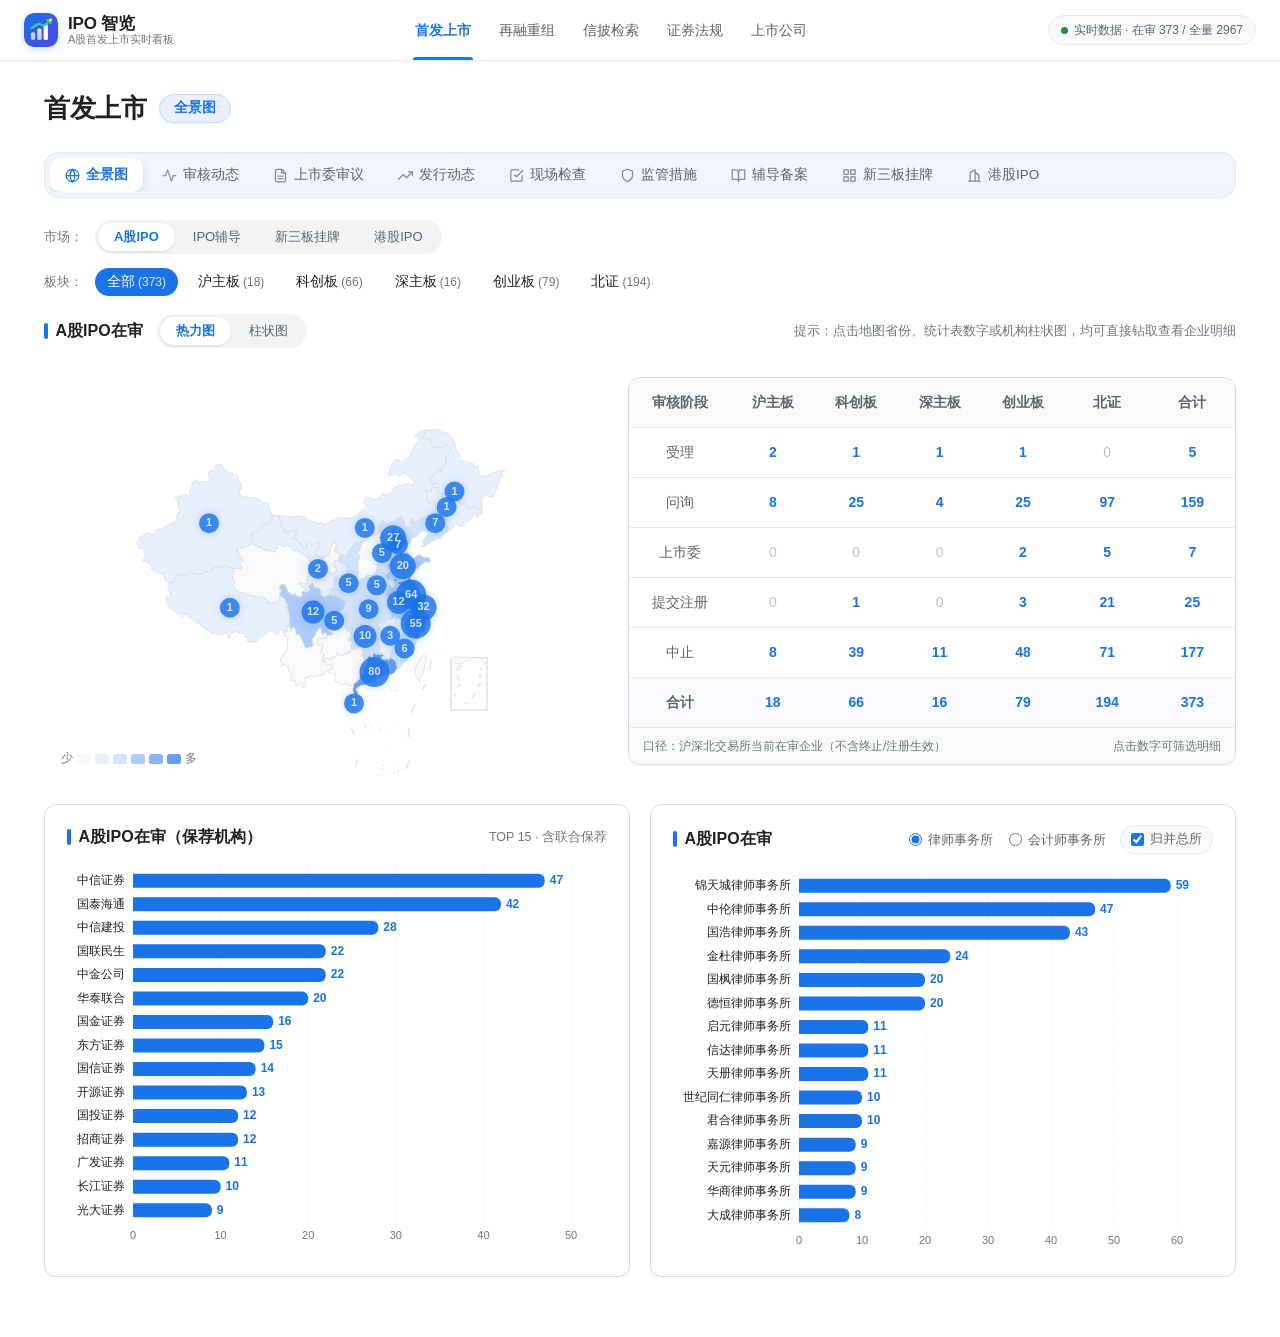
==== commit b8de54c0: "feat(ui): 精简顶部导航并实现页面上滑渐隐与标签搜索双行吸顶" ====
--- a/index.html
+++ b/index.html
@@ -19,7 +19,7 @@
   </script>
   <title>IPO 智览 · 首发上市全景看板</title>
   <link rel="icon" type="image/svg+xml" href="./assets/logo.svg" />
-  <link rel="stylesheet" href="./assets/styles.css?v=20261127f" />
+  <link rel="stylesheet" href="./assets/styles.css?v=20261127j" />
   <script>
     (function () {
       if (window.location.protocol === "file:") return;
@@ -57,12 +57,9 @@
       <nav class="top-nav" aria-label="主导航">
         <a class="top-nav-item active" href="javascript:void(0)">首发上市</a>
         <a class="top-nav-item" href="javascript:void(0)" title="二期规划">再融重组</a>
-        <a class="top-nav-item" href="javascript:void(0)" title="二期规划">固定收益</a>
         <a class="top-nav-item" href="javascript:void(0)" title="二期规划">信披检索</a>
-        <a class="top-nav-item" href="javascript:void(0)" title="二期规划">监管处罚</a>
         <a class="top-nav-item" href="javascript:void(0)" title="二期规划">证券法规</a>
         <a class="top-nav-item" href="javascript:void(0)" title="二期规划">上市公司</a>
-        <a class="top-nav-item" href="javascript:void(0)" title="二期规划">中介机构</a>
       </nav>
 
       <div class="header-right">
@@ -81,8 +78,9 @@
       <span id="active-subtab-pill" class="page-title-pill">全景图</span>
     </div>
 
-    <!-- 二级 Tab 栏（现代化悬浮胶囊导航） -->
-    <div class="sub-tabs-shell">
+    <!-- 二级 Tab 栏（滚动时吸顶保留） -->
+    <div id="sub-tabs-sticky-bar" class="sub-tabs-sticky-bar">
+      <div class="sub-tabs-shell">
       <div class="sub-tabs" role="tablist">
         <button class="sub-tab active" data-tab="全景图" role="tab">
           <svg width="15" height="15" viewBox="0 0 24 24" fill="none" stroke="currentColor" stroke-width="2" stroke-linecap="round" stroke-linejoin="round"><circle cx="12" cy="12" r="10"/><line x1="2" y1="12" x2="22" y2="12"/><path d="M12 2a15.3 15.3 0 0 1 4 10 15.3 15.3 0 0 1-4 10 15.3 15.3 0 0 1-4-10 15.3 15.3 0 0 1 4-10z"/></svg>
@@ -121,6 +119,7 @@
           <span>港股IPO</span>
         </button>
       </div>
+      </div>
     </div>
 
     <!-- 视图 1：全景图 -->
@@ -564,8 +563,6 @@
         <div class="detail-tabs">
           <button class="detail-tab active" data-dtab="info">项目信息</button>
           <button class="detail-tab" data-dtab="docs">信披文件<span id="detail-docs-count"></span></button>
-          <button class="detail-tab" data-dtab="fundamental">企业基本面</button>
-          <button class="detail-tab" data-dtab="issue">发行动态</button>
         </div>
 
         <!-- 详情 Tab 1：项目信息 -->
@@ -586,24 +583,6 @@
           <div class="detail-card">
             <div class="detail-card-title">全部信息披露与问询回复文件</div>
             <div id="detail-docs-full" class="doc-list"></div>
-          </div>
-        </div>
-
-        <!-- 详情 Tab 3：发行动态（二期已点亮） -->
-        <div id="dtab-issue" class="hidden">
-          <div class="detail-card">
-            <div class="detail-card-title">新股发行与上市表现</div>
-            <div id="detail-issue-content"></div>
-          </div>
-        </div>
-
-        <!-- 详情 Tab 4：二期/三期规划 -->
-        <div id="dtab-future" class="hidden">
-          <div class="detail-card">
-            <div class="placeholder-card" style="margin:0;border:none;background:transparent;padding:24px 0;">
-              <h3 id="dtab-future-title">三期规划模块</h3>
-              <p id="dtab-future-desc"></p>
-            </div>
           </div>
         </div>
       </div>
@@ -1034,6 +1013,103 @@
       </div>
     </section>
 
+    <!-- 视图 8B：港股IPO（直连港交所披露易 + 证监会境外备案） -->
+    <section id="view-hk" class="hidden">
+      <div id="hk-kpi-grid" class="kpi-grid"></div>
+
+      <div class="filter-minimal">
+        <div class="filter-row">
+          <span class="filter-label">上市架构：</span>
+          <div id="hk-structure-chips" class="chip-list">
+            <button class="chip-btn active" data-val="全部">全部</button>
+            <button class="chip-btn" data-val="A+H">A+H</button>
+            <button class="chip-btn" data-val="H股架构">H股架构</button>
+            <button class="chip-btn" data-val="红筹架构">红筹架构</button>
+            <button class="chip-btn" data-val="SPAC">SPAC</button>
+            <button class="chip-btn" data-val="境外企业">境外企业</button>
+          </div>
+        </div>
+        <div class="filter-row">
+          <span class="filter-label">港交所审核：</span>
+          <div id="hk-status-chips" class="chip-list">
+            <button class="chip-btn active" data-val="全部">全部</button>
+            <button class="chip-btn" data-val="处理中">处理中</button>
+            <button class="chip-btn" data-val="已聆讯">已聆讯</button>
+            <button class="chip-btn" data-val="失效">失效</button>
+            <button class="chip-btn" data-val="已上市">已上市</button>
+            <button class="chip-btn" data-val="撤回/被拒">撤回/被拒</button>
+          </div>
+        </div>
+        <div class="filter-row">
+          <span class="filter-label">证监会备案：</span>
+          <div id="hk-csrc-chips" class="chip-list">
+            <button class="chip-btn active" data-val="全部">全部</button>
+            <button class="chip-btn" data-val="尚未接收">尚未接收</button>
+            <button class="chip-btn" data-val="备案受理">备案受理</button>
+            <button class="chip-btn" data-val="备案反馈">备案反馈</button>
+            <button class="chip-btn" data-val="备案同意">备案同意</button>
+            <button class="chip-btn" data-val="新规前批复">新规前批复</button>
+            <button class="chip-btn" data-val="新规前豁免">新规前豁免</button>
+          </div>
+        </div>
+      </div>
+
+      <div class="sticky-search-shell">
+        <div class="search-hero-bar">
+          <div class="google-search-wrap">
+            <span class="search-icon" aria-hidden="true">
+              <svg width="18" height="18" viewBox="0 0 24 24" fill="none" stroke="currentColor" stroke-width="2.2" stroke-linecap="round" stroke-linejoin="round"><circle cx="11" cy="11" r="8"></circle><line x1="21" y1="21" x2="16.65" y2="16.65"></line></svg>
+            </span>
+            <input id="hk-keyword" class="google-search-input" type="text" placeholder="查询发行人、总部地址、保荐机构、股票代码..." />
+            <button id="hk-clear-search" class="search-clear-btn hidden" type="button" title="清空搜索">×</button>
+          </div>
+          <button id="hk-reset" class="action-btn primary" type="button">重置</button>
+        </div>
+      </div>
+
+      <div class="table-toolbar">
+        <span id="hk-count">为您找到 0 条港股 IPO 记录</span>
+      </div>
+
+      <div class="table-wrap">
+        <table class="data-table">
+          <thead>
+            <tr>
+              <th>序号</th>
+              <th>发行人全称</th>
+              <th>申报板块</th>
+              <th>上市架构</th>
+              <th>港交所<br/>审核状态</th>
+              <th>证监会<br/>备案状态</th>
+              <th>注册地址</th>
+              <th>总部地址</th>
+              <th>保荐机构</th>
+              <th>更新日期</th>
+              <th>递表日期</th>
+            </tr>
+          </thead>
+          <tbody id="hk-tbody"></tbody>
+        </table>
+      </div>
+
+      <div class="pagination-bar">
+        <div class="page-size-wrap">
+          <span>每页显示</span>
+          <select id="hk-page-size" class="select-control page-size-select" aria-label="每页显示条数">
+            <option value="10">10 条</option>
+            <option value="20" selected>20 条</option>
+            <option value="50">50 条</option>
+            <option value="100">100 条</option>
+          </select>
+        </div>
+        <div class="pagination">
+          <span id="hk-page-info" class="page-info">第 1 / 1 页</span>
+          <button id="hk-prev-page" class="action-btn sm">上一页</button>
+          <button id="hk-next-page" class="action-btn sm">下一页</button>
+        </div>
+      </div>
+    </section>
+
     <!-- 视图 8：后续规划占位页 -->
     <section id="view-placeholder" class="hidden">
       <div class="placeholder-card">
@@ -1045,6 +1121,6 @@
   </main>
 
   <!-- 主应用逻辑（按路由按需懒加载 JSON 数据与 ECharts，加速首屏） -->
-  <script defer src="./assets/app.js?v=20261127f"></script>
+  <script defer src="./assets/app.js?v=20261127j"></script>
 </body>
 </html>
--- a/assets/styles.css
+++ b/assets/styles.css
@@ -46,9 +46,9 @@
   background: rgba(255, 255, 255, 0.96);
   backdrop-filter: blur(8px);
   border-bottom: 1px solid var(--border-light);
-  position: sticky;
-  top: 0;
+  position: relative;
   z-index: 100;
+  transition: opacity 0.18s ease;
 }
 
 .top-header-inner {
@@ -200,6 +200,7 @@
   margin-bottom: 16px;
   flex-wrap: wrap;
   gap: 12px;
+  transition: opacity 0.18s ease;
 }
 
 .page-title {
@@ -227,6 +228,16 @@
 .data-hint {
   font-size: 12.5px;
   color: var(--text-muted);
+}
+
+.sub-tabs-sticky-bar {
+  position: sticky;
+  top: 0;
+  z-index: 98;
+  background: rgba(255, 255, 255, 0.97);
+  backdrop-filter: blur(10px);
+  margin: 0 -24px 14px;
+  padding: 8px 24px;
 }
 
 .sub-tabs-shell {
@@ -234,7 +245,7 @@
   border: 1px solid #e1e8f5;
   border-radius: 14px;
   padding: 5px;
-  margin-bottom: 24px;
+  margin-bottom: 0;
   box-shadow: inset 0 1px 2px rgba(26, 115, 232, 0.04);
 }
 
@@ -565,17 +576,18 @@
   display: flex;
   flex-direction: column;
   gap: 10px;
-}
-
-/* 搜索栏吸顶容器：滚动到顶部导航栏下方时固定吸附，表格内容从下方平滑滑过 */
+  transition: opacity 0.18s ease;
+}
+
+/* 搜索栏吸顶容器：滚动时紧贴二级标签栏下方固定吸附，表格内容从下方平滑滑过 */
 .sticky-search-shell {
   position: sticky;
-  top: 60px;
+  top: var(--sticky-subtabs-h, 60px);
   z-index: 90;
-  background: rgba(255, 255, 255, 0.96);
+  background: rgba(255, 255, 255, 0.97);
   backdrop-filter: blur(10px);
   margin: 4px -24px 14px;
-  padding: 12px 24px;
+  padding: 10px 24px 12px;
   border-bottom: 1px solid rgba(232, 234, 237, 0.85);
 }
 
@@ -1478,9 +1490,14 @@
     padding: 3px 10px;
   }
 
+  .sub-tabs-sticky-bar {
+    margin: 0 -12px 10px;
+    padding: 6px 12px;
+  }
+
   .sub-tabs-shell {
     padding: 5px;
-    margin-bottom: 12px;
+    margin-bottom: 0;
   }
 
   .sub-tabs {
@@ -1628,7 +1645,7 @@
   }
 
   .sticky-search-shell {
-    top: 54px;
+    top: var(--sticky-subtabs-h, 118px);
     margin: 4px -12px 12px;
     padding: 10px 12px;
   }
@@ -2253,3 +2270,105 @@
   color: var(--g-blue);
   text-decoration: underline;
 }
+
+/* ==================== 港股 IPO 样式 ==================== */
+.hk-badge-tag {
+  display: inline-flex;
+  align-items: center;
+  padding: 1px 6px;
+  border-radius: 4px;
+  font-size: 11px;
+  font-weight: 600;
+  color: #fff;
+  margin-left: 6px;
+  vertical-align: middle;
+}
+.hk-tag-18A { background: #1677ff; }
+.hk-tag-18C { background: #0d9488; }
+.hk-tag-WVR { background: #722ed1; }
+.hk-tag-二次上市 { background: #475569; }
+
+.hk-code-pill {
+  display: inline-block;
+  font-family: ui-monospace, SFMono-Regular, Menlo, monospace;
+  font-size: 11px;
+  color: #1967d2;
+  background: #e8f0fe;
+  padding: 1px 5px;
+  border-radius: 4px;
+  margin-right: 6px;
+  font-weight: 600;
+}
+
+.hk-status-处理中 { background: #e8f0fe; color: #1967d2; }
+.hk-status-已聆讯 { background: #fef7e0; color: #b06000; }
+.hk-status-已上市 { background: #e6f4ea; color: #137333; }
+.hk-status-失效   { background: #f1f3f4; color: #5f6368; }
+.hk-status-撤回被拒 { background: #fce8e6; color: #c5221f; }
+
+.csrc-status-备案同意 { background: #e6f4ea; color: #137333; }
+.csrc-status-备案受理 { background: #e8f0fe; color: #1967d2; }
+.csrc-status-备案反馈 { background: #fef7e0; color: #b06000; }
+.csrc-status-尚未接收 { background: #f3e8fd; color: #7627bb; }
+.csrc-status-新规前批复,
+.csrc-status-新规前豁免,
+.csrc-status-不适用 { background: #f1f3f4; color: #5f6368; }
+
+.hk-sponsors-col {
+  display: flex;
+  flex-direction: column;
+  gap: 2px;
+  font-size: 12.5px;
+  line-height: 1.4;
+}
+
+.sortable-th {
+  cursor: pointer;
+  user-select: none;
+  white-space: nowrap;
+}
+.sortable-th:hover {
+  color: var(--g-blue);
+}
+
+.hk-modal-backdrop {
+  position: fixed;
+  inset: 0;
+  background: rgba(15, 23, 42, 0.42);
+  display: flex;
+  align-items: center;
+  justify-content: center;
+  z-index: 1200;
+  padding: 16px;
+}
+.hk-modal-card {
+  background: #fff;
+  border-radius: 14px;
+  max-width: 680px;
+  width: 100%;
+  max-height: 82vh;
+  overflow-y: auto;
+  padding: 22px 24px;
+  box-shadow: 0 20px 50px rgba(0, 0, 0, 0.18);
+}
+.hk-modal-header {
+  display: flex;
+  align-items: flex-start;
+  justify-content: space-between;
+  gap: 12px;
+  padding-bottom: 12px;
+  border-bottom: 1px solid #eef0f3;
+  margin-bottom: 14px;
+}
+.hk-modal-close {
+  border: none;
+  background: #f1f3f4;
+  color: #3c4043;
+  width: 28px;
+  height: 28px;
+  border-radius: 50%;
+  cursor: pointer;
+  font-size: 16px;
+  line-height: 1;
+}
+.hk-modal-close:hover { background: #e2e8f0; }
